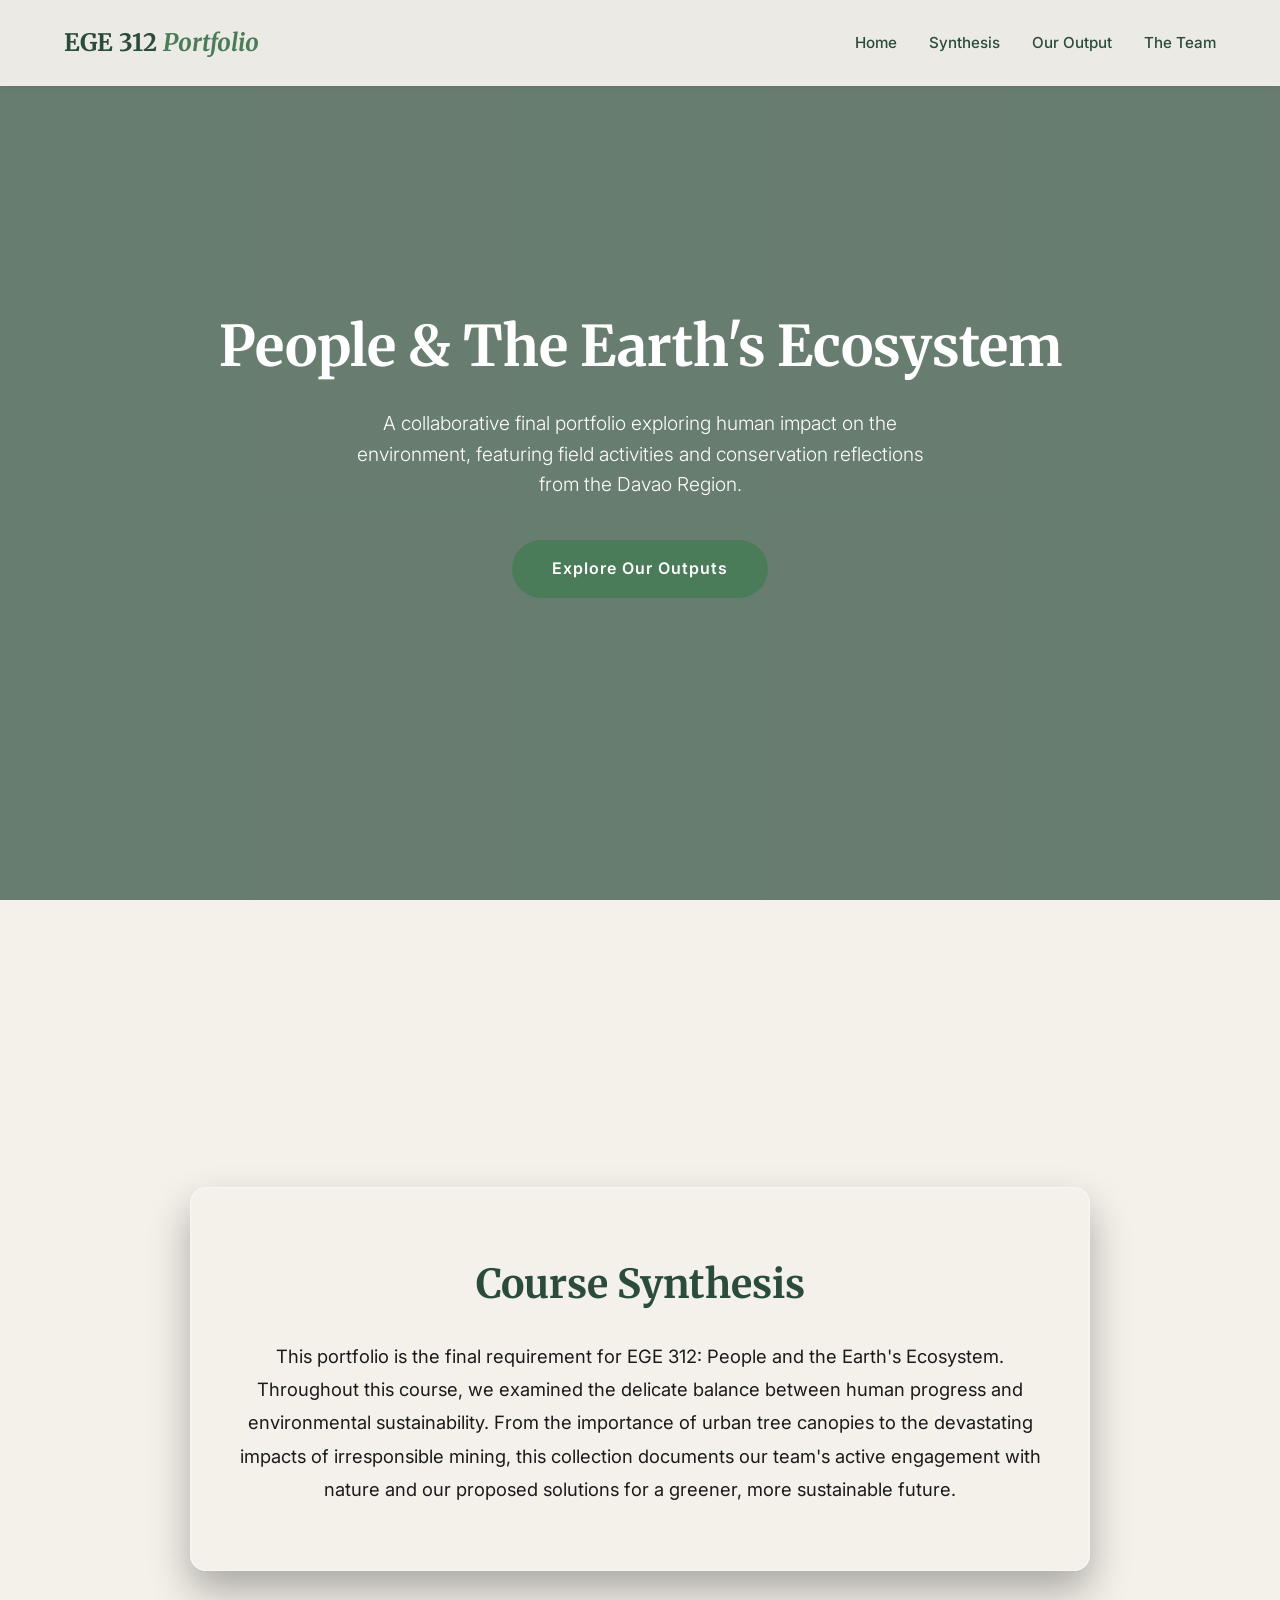
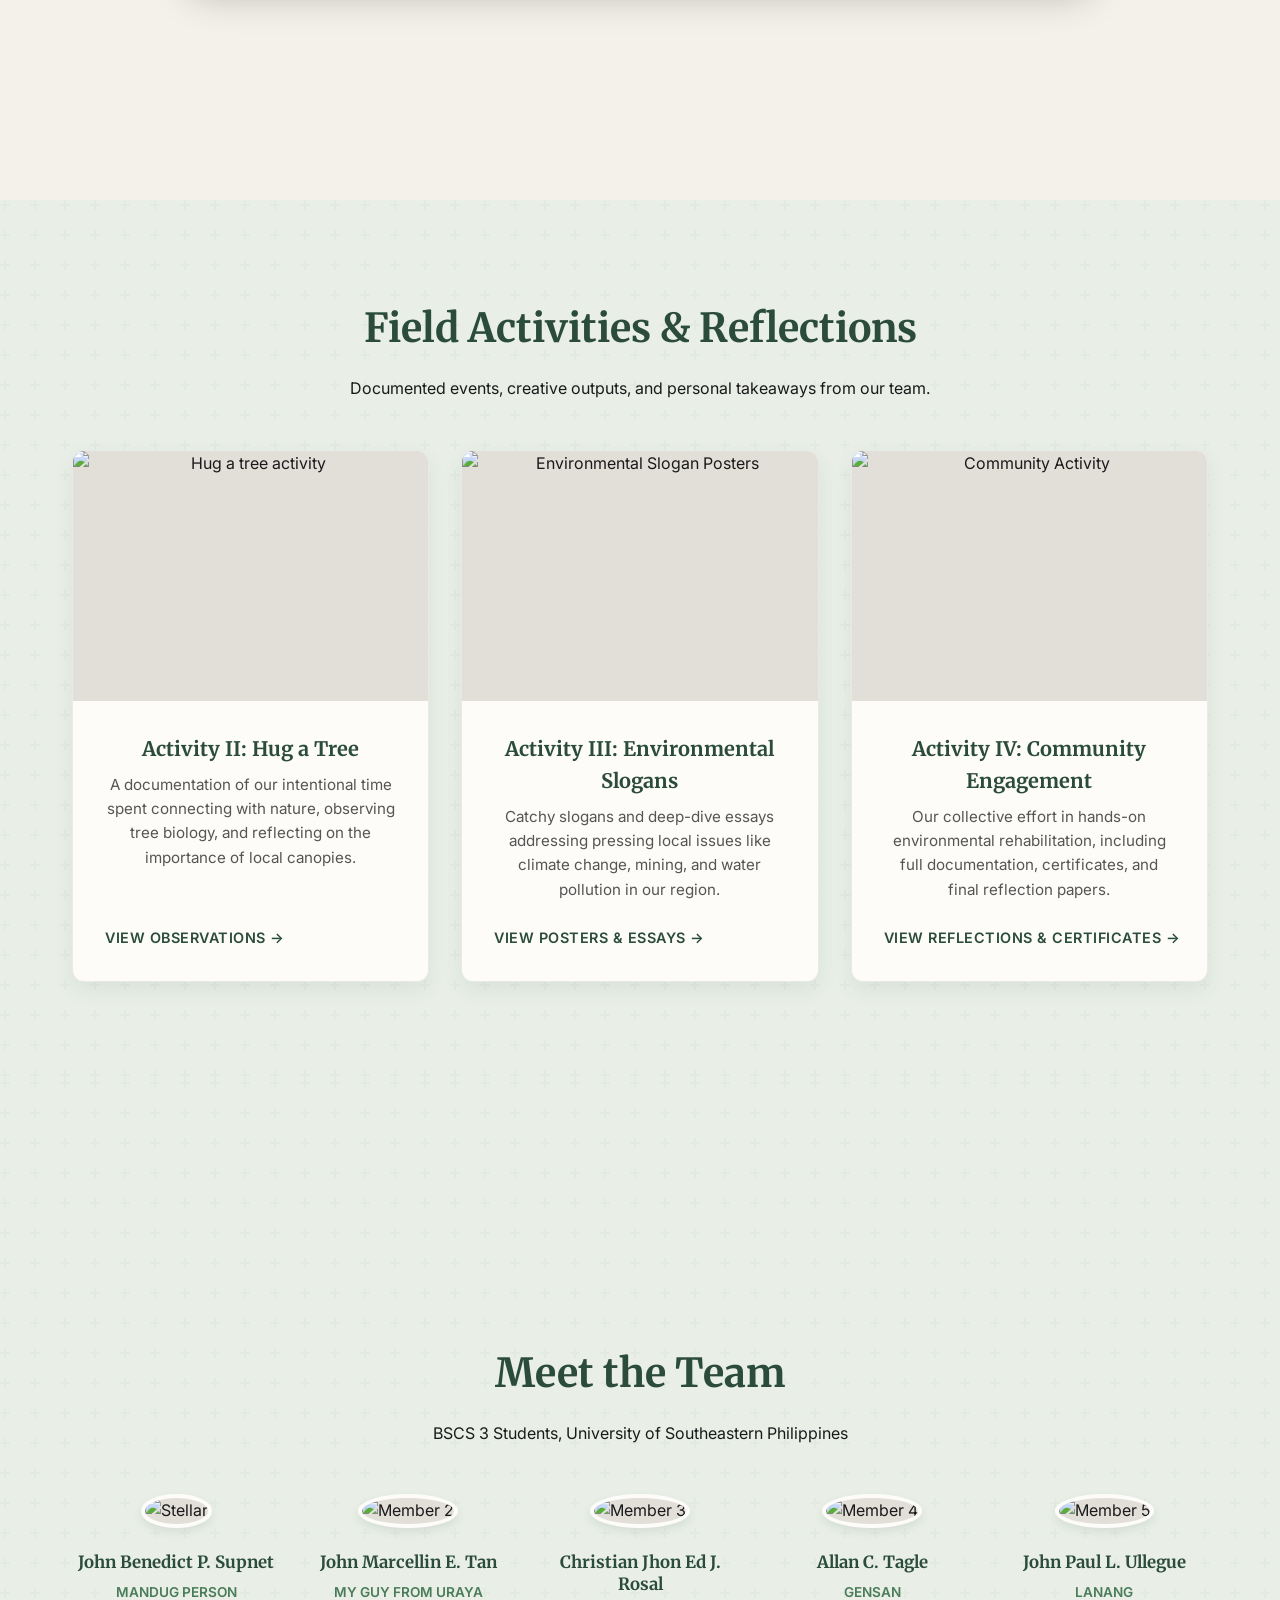
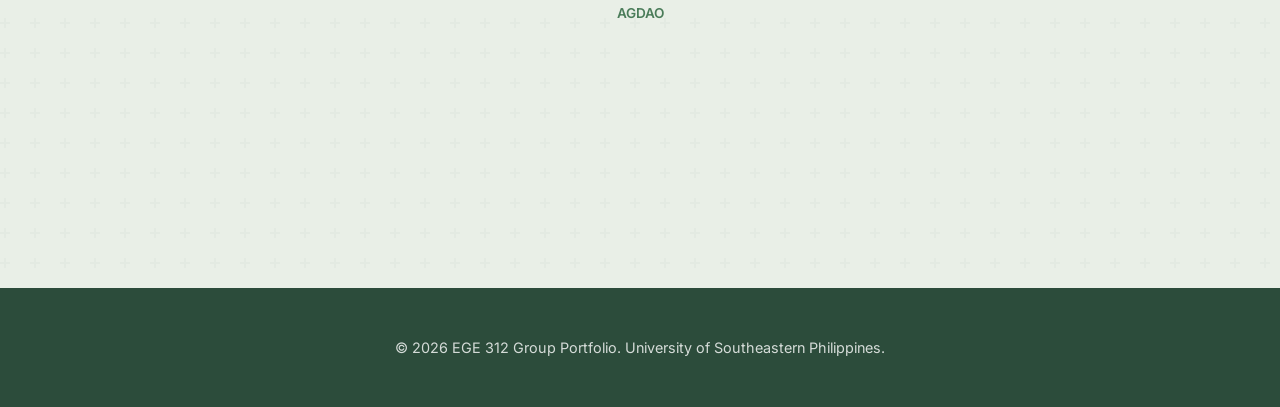
==== index.html @ 9501c984 "test" ====
<!doctype html>
<html lang="en">
  <head>
    <meta charset="UTF-8" />
    <meta name="viewport" content="width=device-width, initial-scale=1.0" />
    <title>EGE 312 Portfolio | Ecosystem Conservation</title>
    <meta
      name="description"
      content="A student portfolio showcasing environmental activities, reflections, and conservation efforts in the Davao Region."
    />

    <link rel="stylesheet" href="css/style.css" />
  </head>
  <body>
    <header>
      <div class="logo">
        <h1>EGE 312 <span>Portfolio</span></h1>
      </div>
      <nav>
        <ul>
          <li><a href="#hero">Home</a></li>
          <li><a href="#about">Synthesis</a></li>
          <li><a href="#activities">Our Output</a></li>
          <li><a href="#team">The Team</a></li>
        </ul>
      </nav>
    </header>

    <section id="hero" class="hero-section">
      <div class="hero-content">
        <h2>People & The Earth's Ecosystem</h2>
        <p>
          A collaborative final portfolio exploring human impact on the
          environment, featuring field activities and conservation reflections
          from the Davao Region.
        </p>
        <a href="#activities" class="cta-button">Explore Our Outputs</a>
      </div>
    </section>

    <section id="about" class="about-section">
      <div class="glass-card">
        <h3>Course Synthesis</h3>
        <p>
          This portfolio is the final requirement for EGE 312: People and the
          Earth's Ecosystem. Throughout this course, we examined the delicate
          balance between human progress and environmental sustainability. From
          the importance of urban tree canopies to the devastating impacts of
          irresponsible mining, this collection documents our team's active
          engagement with nature and our proposed solutions for a greener, more
          sustainable future.
        </p>
      </div>
    </section>

    <section id="activities" class="activities-section">
      <div class="container">
        <h3>Field Activities & Reflections</h3>
        <p class="section-subtitle">
          Documented events, creative outputs, and personal takeaways from our
          team.
        </p>

        <div class="activity-grid">
          <article class="activity-card">
            <img
              src="https://cdn.vectorstock.com/i/500p/94/05/teenage-boy-hugging-tree-is-sign-of-love-vector-46749405.jpg"
              alt="Hug a tree activity"
              class="card-img"
            />
            <div class="activity-info">
              <h4>Activity II: Hug a Tree</h4>
              <p class="summary">
                A documentation of our intentional time spent connecting with
                nature, observing tree biology, and reflecting on the importance
                of local canopies.
              </p>
              <a href="pages/hug-a-tree.html" class="read-more"
                >View Observations &rarr;</a
              >
            </div>
          </article>

          <article class="activity-card">
            <img
              src="https://cdn.cdnparenting.com/articles/2025/05/29123037/World-Environment-Day-Slogans-About-Save-Trees.jpg"
              alt="Environmental Slogan Posters"
              class="card-img"
            />
            <div class="activity-info">
              <h4>Activity III: Environmental Slogans</h4>
              <p class="summary">
                Catchy slogans and deep-dive essays addressing pressing local
                issues like climate change, mining, and water pollution in our
                region.
              </p>
              <a href="pages/slogan.html" class="read-more"
                >View Posters & Essays &rarr;</a
              >
            </div>
          </article>

          <article class="activity-card">
            <img
              src="https://treenation-uploads.s3.eu-central-1.amazonaws.com/project_update-e11a5586a6991fe354f9db00e5ed94e4.webp"
              alt="Community Activity"
              class="card-img"
            />
            <div class="activity-info">
              <h4>Activity IV: Community Engagement</h4>
              <p class="summary">
                Our collective effort in hands-on environmental rehabilitation,
                including full documentation, certificates, and final reflection
                papers.
              </p>
              <a href="pages/community-activity.html" class="read-more"
                >View Reflections & Certificates &rarr;</a
              >
            </div>
          </article>
        </div>
      </div>
    </section>

    <section id="team" class="team-section">
      <div class="container">
        <h3>Meet the Team</h3>
        <p class="section-subtitle">
          BSCS 3 Students, University of Southeastern Philippines
        </p>

        <div class="team-grid">
          <div class="team-member">
            <img
              src="https://scontent.fdvo2-2.fna.fbcdn.net/v/t39.30808-1/645595923_3392765664233764_7291063811600116117_n.jpg?stp=dst-jpg_s100x100_tt6&_nc_cat=106&ccb=1-7&_nc_sid=1d2534&_nc_eui2=AeEgIRMMNpLW46q8SjPM0gc2DQ9lBed5adkND2UF53lp2dOM_D7bKUiUhZ6wzLq104ttpl2zpb7hs5VpDcCYG-pt&_nc_ohc=v-n1lvL1BSAQ7kNvwETezXV&_nc_oc=Adp5DsB4_8EJ4qZ706cGyvxDNpf1bpoPw-GikmGfcb3vqVRw-MTeYO674Rrq9hAeBHU&_nc_ad=z-m&_nc_cid=1066&_nc_zt=24&_nc_ht=scontent.fdvo2-2.fna&_nc_gid=FcIlvmdVYHbEbQ3hzLMKuw&_nc_ss=7a22e&oh=00_Af6Hz9vvnUZX95hU5s4FZ3uiGR7SgeHeNAB-QgX5GKO26w&oe=6A04F2F9"
              alt="Stellar"
            />
            <h5>John Benedict P. Supnet</h5>
            <p class="role">Mandug Person</p>
          </div>

          <div class="team-member">
            <img
              src="https://scontent.fdvo2-1.fna.fbcdn.net/v/t39.30808-1/682456618_2939109046480619_8730363856769526230_n.jpg?stp=dst-jpg_s200x200_tt6&_nc_cat=109&ccb=1-7&_nc_sid=e99d92&_nc_ohc=IafF0IkRAPcQ7kNvwHMcTBP&_nc_oc=Ado4fDMtmD8hP0dt79UDvDnJyN162spMwMIRwmO1P7C21HtdWSmw3WJ0Xlt3yDUqTjs&_nc_zt=24&_nc_ht=scontent.fdvo2-1.fna&_nc_gid=1wJivsswXWocOiSTv5Kdsg&_nc_ss=7b289&oh=00_Af6A9eejOEni9cRJbnuPTj6nje6M06aL8sEmbfBAWnknnQ&oe=6A04F717"
              alt="Member 2"
            />
            <h5>John Marcellin E. Tan</h5>
            <p class="role">My guy from uraya</p>
          </div>

          <div class="team-member">
            <img
              src="https://scontent.fdvo2-1.fna.fbcdn.net/v/t39.30808-1/503603602_3234283756727387_7459357566261801926_n.jpg?stp=dst-jpg_s100x100_tt6&_nc_cat=108&ccb=1-7&_nc_sid=1d2534&_nc_eui2=AeFHAbuic2czvCwHidN91u7TppTGYEpjjMemlMZgSmOMx51nkqo05tAN3ipLlpE9Sx9l5lRkGz5Pvhc-BTDjctmR&_nc_ohc=9R8Fv4h4lxEQ7kNvwEW2lR_&_nc_oc=Adr_UBbdt6R5XTCmwL3PBgt4U9WPdITLhAS8RHxsagu3EmD5rD9Kz2jtwf1HmqnZ23E&_nc_ad=z-m&_nc_cid=1066&_nc_zt=24&_nc_ht=scontent.fdvo2-1.fna&_nc_gid=FcIlvmdVYHbEbQ3hzLMKuw&_nc_ss=7a22e&oh=00_Af6-BPI1ee_u9tn545UoRY5fYPqdoqB_Z57uwDtqN2qMPQ&oe=6A04E17B"
              alt="Member 3"
            />
            <h5>Christian Jhon Ed J. Rosal</h5>
            <p class="role">Agdao</p>
          </div>

          <div class="team-member">
            <img
              src="https://scontent.fdvo2-1.fna.fbcdn.net/v/t39.30808-1/684530721_978707588425890_4561072140154351613_n.jpg?stp=dst-jpg_p100x100_tt6&_nc_cat=104&ccb=1-7&_nc_sid=e99d92&_nc_eui2=AeF6zytPi0jE1yPonr6X8aSn-xM9ROeP3M_7Ez1E54_cz8DvQxk-vpBSssIofR0N_U-eSbi6PJEPglQY8oasuXQG&_nc_ohc=mnFgmsRTNwAQ7kNvwFeGr16&_nc_oc=Adq-Geace98d-iGoz_addMdYU35Hvxy5ndtd-uTrizb8rYaVq-O0AXAysFkMXzJtVL4&_nc_ad=z-m&_nc_cid=1066&_nc_zt=24&_nc_ht=scontent.fdvo2-1.fna&_nc_gid=9SBxiz3l0ro03bnNBAIQmg&_nc_ss=7a22e&oh=00_Af6ELDIAlM0g-uEiC1uuqKLhzfeaPPjExdpHee4EH4yciA&oe=6A04EADF"
              alt="Member 4"
            />
            <h5>Allan C. Tagle</h5>
            <p class="role">Gensan</p>
          </div>

          <div class="team-member">
            <img
              src="https://scontent.fdvo2-2.fna.fbcdn.net/v/t39.30808-1/215314843_2868720123389409_6230690843580926393_n.jpg?stp=dst-jpg_p100x100_tt6&_nc_cat=107&ccb=1-7&_nc_sid=e99d92&_nc_eui2=AeHD7XRn6bsA_2FJp6JeljZa_b3ckWsljQj9vdyRayWNCIKTBEJRz40N7rbwjRQ8IuSkgcuEU1jaqGvczb6CvgLO&_nc_ohc=LVnrO-CFltoQ7kNvwHtyvoM&_nc_oc=AdoonCHi_NLbS23QycZSRl05M8WFT6JWqES5ljOCvXRlC9muFC8ElDS59nYXA2zwHVE&_nc_ad=z-m&_nc_cid=1066&_nc_zt=24&_nc_ht=scontent.fdvo2-2.fna&_nc_gid=FcIlvmdVYHbEbQ3hzLMKuw&_nc_ss=7a22e&oh=00_Af4rbnK5TKYgtFK1KdKXuWMl-JlcI0rer_ssd85bW9zM3g&oe=6A04E7F0"
              alt="Member 5"
            />
            <h5>John Paul L. Ullegue</h5>
            <p class="role">Lanang</p>
          </div>
        </div>
      </div>
    </section>

    <footer>
      <div class="footer-content">
        <p>
          &copy; 2026 EGE 312 Group Portfolio. University of Southeastern
          Philippines.
        </p>
      </div>
    </footer>

    <script>
      if (window.location.hash) {
        // Remove the hash from the URL without triggering a reload
        history.replaceState(null, null, window.location.pathname);
      }
      // Force scroll to the top of the page on load
      window.scrollTo(0, 0);
    </script>
  </body>
</html>
---- css/style.css ----
/* ==========================================
   GLOBAL VARIABLES & IMPORTS
========================================== */
@import url("https://fonts.googleapis.com/css2?family=Inter:wght@400;500;600&family=Merriweather:wght@400;700;900&display=swap");

:root {
  --primary-color: #2c4c3b; /* Deep Forest Green */
  --accent-color: #4a7c59; /* Lighter Leaf Green */
  --bg-color: #f4f1ea; /* Warm Sand/Off-White */
  --text-main: #1a1a1a; /* Soft Black */
  --text-muted: #555555; /* Gray for secondary text */
  --white: #ffffff;
  --transition: all 0.3s ease;
}

/* ==========================================
   RESET & BASE STYLES
========================================== */
* {
  margin: 0;
  padding: 0;
  box-sizing: border-box;
}

html {
  scroll-behavior: smooth;
}

body {
  font-family: "Inter", sans-serif;
  color: var(--text-main);
  background-color: var(--bg-color);
  line-height: 1.6;
}

h1,
h2,
h3,
h4,
h5 {
  font-family: "Merriweather", serif;
  color: var(--primary-color);
  margin-bottom: 1rem;
}

a {
  text-decoration: none;
  color: var(--primary-color);
  transition: var(--transition);
}

.container {
  max-width: 1200px;
  margin: 0 auto;
  padding: 4rem 2rem;
}

/* ==========================================
   HEADER & NAVIGATION
========================================== */
header {
  background-color: rgba(244, 241, 234, 0.95);
  backdrop-filter: blur(10px);
  position: fixed;
  width: 100%;
  top: 0;
  z-index: 1000;
  display: flex;
  justify-content: space-between;
  align-items: center;
  padding: 1.5rem 5%;
  box-shadow: 0 2px 10px rgba(0, 0, 0, 0.05);
}

.logo h1 {
  font-size: 1.5rem;
  margin: 0;
}
.logo span {
  color: var(--accent-color);
  font-style: italic;
}

nav ul {
  list-style: none;
  display: flex;
  gap: 2rem;
}

nav a {
  font-weight: 500;
  font-size: 0.95rem;
}
nav a:hover {
  color: var(--accent-color);
}

/* ==========================================
   HERO SECTION
========================================== */
.hero-section {
  height: 100vh;
  display: flex;
  align-items: center;
  justify-content: center;
  text-align: center;
  /* Use a high-quality nature background image here */
  background:
    linear-gradient(rgba(44, 76, 59, 0.7), rgba(44, 76, 59, 0.7)),
    url("https://images.unsplash.com/photo-1441974231531-c6227db76b6e?q=80&w=2560&auto=format&fit=crop")
      center/cover;
  color: var(--white);
  padding: 0 2rem;
}

.hero-content h2 {
  color: var(--white);
  font-size: 3.5rem;
  margin-bottom: 1rem;
}

.hero-content p {
  font-size: 1.2rem;
  max-width: 600px;
  margin: 0 auto 2.5rem;
  font-weight: 300;
  color: var(--white);
}

.cta-button {
  background-color: var(--accent-color);
  color: var(--white);
  padding: 1rem 2.5rem;
  border-radius: 30px;
  font-weight: 600;
  letter-spacing: 1px;
  display: inline-block;
}

.cta-button:hover {
  background-color: var(--white);
  color: var(--primary-color);
}

/* ==========================================
   ORGANIC VIBE SECTIONS (Activities & Team)
========================================== */
.activities-section,
.team-section {
  background-color: #e9efe7;
  background-image: url("data:image/svg+xml,%3Csvg width='60' height='60' viewBox='0 0 60 60' xmlns='http://www.w3.org/2000/svg'%3E%3Cg fill='none' fill-rule='evenodd'%3E%3Cg fill='%232c4c3b' fill-opacity='0.03'%3E%3Cpath d='M36 34v-4h-2v4h-4v2h4v4h2v-4h4v-2h-4zm0-30V0h-2v4h-4v2h4v4h2V6h4V4h-4zM6 34v-4H4v4H0v2h4v4h2v-4h4v-2H6zM6 4V0H4v4H0v2h4v4h2V6h4V4H6z'/%3E%3C/g%3E%3C/g%3E%3C/svg%3E");

  /* Calculate exact full screen minus the header */
  min-height: calc(100vh - 90px);
  display: flex;
  align-items: center; /* Vertically centers the container */
  padding-top: 2rem;
  padding-bottom: 2rem;
}

/* Force the container and all text inside to center properly */
.activities-section .container,
.team-section .container {
  width: 100%;
  margin: 0 auto;
  text-align: center;
}

.activities-section h3,
.team-section h3 {
  font-size: 2.5rem;
  color: var(--primary-color);
  margin-bottom: 1rem;
  text-align: center;
  width: 100%;
}

.section-subtitle {
  text-align: center;
  margin-bottom: 3rem;
  color: var(--text-main);
  width: 100%;
}

/* ==========================================
   COURSE SYNTHESIS SECTION (Glassmorphism Collage)
========================================== */
.about-section {
  /* I used a high-res Unsplash image of a forest edge as a placeholder. 
       If you make a custom collage in Canva, swap this URL with your GDrive link! */
  background: url("https://images.unsplash.com/photo-1511497584788-876760111969?q=80&w=2560&auto=format&fit=crop")
    center/cover no-repeat fixed;
  min-height: 100vh;
  display: flex;
  justify-content: center;
  align-items: center;
  padding: 90px 2rem 2rem;
}

.glass-card {
  /* This creates the frosted glass effect */
  background: rgba(
    244,
    241,
    234,
    0.85
  ); /* Your warm sand theme color, made 85% transparent */
  backdrop-filter: blur(12px); /* Blurs the collage behind it */
  -webkit-backdrop-filter: blur(12px); /* Safari support */
  padding: 4rem 3rem;
  border-radius: 16px;
  box-shadow: 0 20px 40px rgba(0, 0, 0, 0.3);
  max-width: 900px;
  text-align: center;
  border: 1px solid rgba(255, 255, 255, 0.4); /* Subtle shine on the card edges */
}

.glass-card h3 {
  font-size: 2.5rem;
  color: var(--primary-color);
  margin-bottom: 1.5rem;
}

.glass-card p {
  color: var(--text-main);
  font-size: 1.15rem;
  line-height: 1.8;
  margin: 0;
}

/* ==========================================
   ACTIVITIES GRID & CARDS
========================================== */
.activity-grid {
  display: grid;
  /* This rule ensures the cards stay side-by-side if there is room */
  grid-template-columns: repeat(auto-fit, minmax(320px, 1fr));
  gap: 2rem;
}

.activity-card {
  background: #fdfcf9; /* Warm off-white */
  border-radius: 12px;
  overflow: hidden;
  box-shadow: 0 8px 20px rgba(44, 76, 59, 0.08);
  transition: var(--transition);
  border: 1px solid rgba(44, 76, 59, 0.1);
  display: flex;
  flex-direction: column; /* Keeps footer links aligned */
}

.activity-card:hover {
  transform: translateY(-5px);
  box-shadow: 0 15px 30px rgba(44, 76, 59, 0.15);
}

.card-img {
  width: 100%;
  height: 250px;
  object-fit: cover;
  background-color: #e2dfd8; /* Fallback color for missing images */
}

.activity-info {
  padding: 2rem;
  display: flex;
  flex-direction: column;
  flex-grow: 1; /* Pushes the "Read More" link to the bottom */
}

.activity-info h4 {
  font-size: 1.25rem;
  margin-bottom: 0.5rem;
}

.summary {
  color: var(--text-muted);
  font-size: 0.95rem;
  margin-bottom: 1.5rem;
  flex-grow: 1;
}

.read-more {
  font-weight: 600;
  font-size: 0.9rem;
  text-transform: uppercase;
  letter-spacing: 0.5px;
  align-self: flex-start;
  display: inline-flex; /* add this */
  align-items: center; /* add this */
  gap: 0.3rem; /* add this */
  white-space: nowrap;
}

.read-more:hover {
  color: var(--accent-color);
}

/* ==========================================
   TEAM GRID (STRICT SINGLE LINE & SPACING FIX)
========================================== */
.team-grid {
  display: grid;
  /* This forcefully creates exactly 5 equal columns, guaranteeing one line */
  grid-template-columns: repeat(5, 1fr);
  gap: 1.5rem;
  width: 100%;
  max-width: 1200px;
  margin: 0 auto;
  text-align: center;
}

.team-member img {
  width: 150px;
  height: 150px;
  border-radius: 50%;
  object-fit: cover;
  /* Increased from 1rem to 1.5rem to push the text further away from the image */
  margin-bottom: 1.5rem;
  border: 4px solid #fdfcf9;
  box-shadow: 0 4px 10px rgba(44, 76, 59, 0.1);
  background-color: #e2dfd8;
}

.team-member h5 {
  /* Added margin and line-height to let long names breathe */
  margin-bottom: 0.5rem;
  font-size: 1.05rem;
  line-height: 1.3;
}

.team-member .role {
  font-size: 0.85rem;
  color: var(--accent-color);
  font-weight: 600;
  text-transform: uppercase;
}

/* Mobile responsive: If viewed on a phone, let them stack normally so it isn't unreadable */
@media (max-width: 900px) {
  .team-grid {
    grid-template-columns: repeat(auto-fit, minmax(150px, 1fr));
  }
}

/* ==========================================
   FOOTER
========================================== */
footer {
  background-color: var(--primary-color);
  color: var(--white);
  text-align: center;
  padding: 3rem 2rem;
}

footer p {
  opacity: 0.8;
  font-size: 0.9rem;
}

/* ==========================================
   RESPONSIVE DESIGN (MOBILE)
========================================== */
@media (max-width: 768px) {
  nav ul {
    display: none;
  }
  .hero-content h2 {
    font-size: 2.5rem;
  }
  .activity-grid {
    grid-template-columns: 1fr;
  }
}

/* ==========================================
   HUG A TREE SPECIFIC STYLES
========================================== */
.tree-title {
  color: var(--accent-color);
  font-size: 1.4rem;
  margin-bottom: 1.5rem;
  display: flex;
  align-items: center;
  gap: 10px;
}

.observation-box {
  margin-bottom: 1.5rem;
}

.reflection-quote {
  background: rgba(74, 124, 89, 0.05);
  border-left: 4px solid var(--accent-color);
  padding: 1.5rem;
  border-radius: 0 8px 8px 0;
  font-style: italic;
  color: var(--primary-color);
}

.reflection-quote strong {
  font-family: "Inter", sans-serif;
  font-style: normal;
  font-size: 0.85rem;
  text-transform: uppercase;
  letter-spacing: 1px;
  display: block;
  margin-bottom: 0.5rem;
}
/* ==========================================
   PHOTO DUMP COLLAGE STYLES
========================================== */
.collage-grid {
  display: grid;
  grid-template-columns: repeat(4, 1fr);
  grid-auto-rows: 200px;
  gap: 15px;
  margin-bottom: 4rem;
  padding: 2rem;
  background: #fdfcf9;
  border-radius: 12px;
  box-shadow: 0 10px 30px rgba(44, 76, 59, 0.05);
}

.collage-item {
  width: 100%;
  height: 100%;
  object-fit: cover;
  border-radius: 8px;
  transition: transform 0.3s ease;
  box-shadow: 0 4px 10px rgba(0, 0, 0, 0.1);
}

.collage-item:hover {
  transform: scale(1.03) rotate(0deg);
  z-index: 10;
}

/* Creating the scattered/random look */
.item-1 {
  grid-column: span 2;
  grid-row: span 2;
  transform: rotate(-2deg);
}
.item-2 {
  grid-column: span 1;
  grid-row: span 1;
  transform: rotate(3deg);
}
.item-3 {
  grid-column: span 1;
  grid-row: span 2;
  transform: rotate(-1deg);
}
.item-4 {
  grid-column: span 1;
  grid-row: span 1;
  transform: rotate(2deg);
}
.item-5 {
  grid-column: span 2;
  grid-row: span 1;
  transform: rotate(-3deg);
}
.item-6 {
  grid-column: span 2;
  grid-row: span 1;
  transform: rotate(1deg);
}
/* ==========================================
   LIGHTBOX / IMAGE MODAL STYLES
========================================== */
.modal {
  display: none; /* Hidden by default */
  position: fixed;
  z-index: 2000; /* Sits on top of your fixed header */
  padding-top: 50px;
  left: 0;
  top: 0;
  width: 100%;
  height: 100%;
  background-color: rgba(0, 0, 0, 0.85); /* Dark transparent background */
  backdrop-filter: blur(5px); /* Premium blur effect */
}

.modal-content {
  margin: auto;
  display: block;
  max-width: 90%;
  max-height: 85vh;
  border-radius: 8px;
  box-shadow: 0 10px 30px rgba(0, 0, 0, 0.5);
  animation: zoomIn 0.3s ease; /* Smooth pop-in animation */
}

@keyframes zoomIn {
  from {
    transform: scale(0.9);
    opacity: 0;
  }
  to {
    transform: scale(1);
    opacity: 1;
  }
}

.close-modal {
  position: absolute;
  top: 20px;
  right: 40px;
  color: #f1f1f1;
  font-size: 45px;
  font-weight: bold;
  cursor: pointer;
  transition: 0.2s;
}

.close-modal:hover {
  color: var(--accent-color);
}

/* Change the cursor to a pointer so users know they can click the images */
.collage-item,
.img-placeholder {
  cursor: pointer;
}
/* Add scroll margin so fixed header doesn't cover section titles */
section {
  scroll-margin-top: 10px;
}
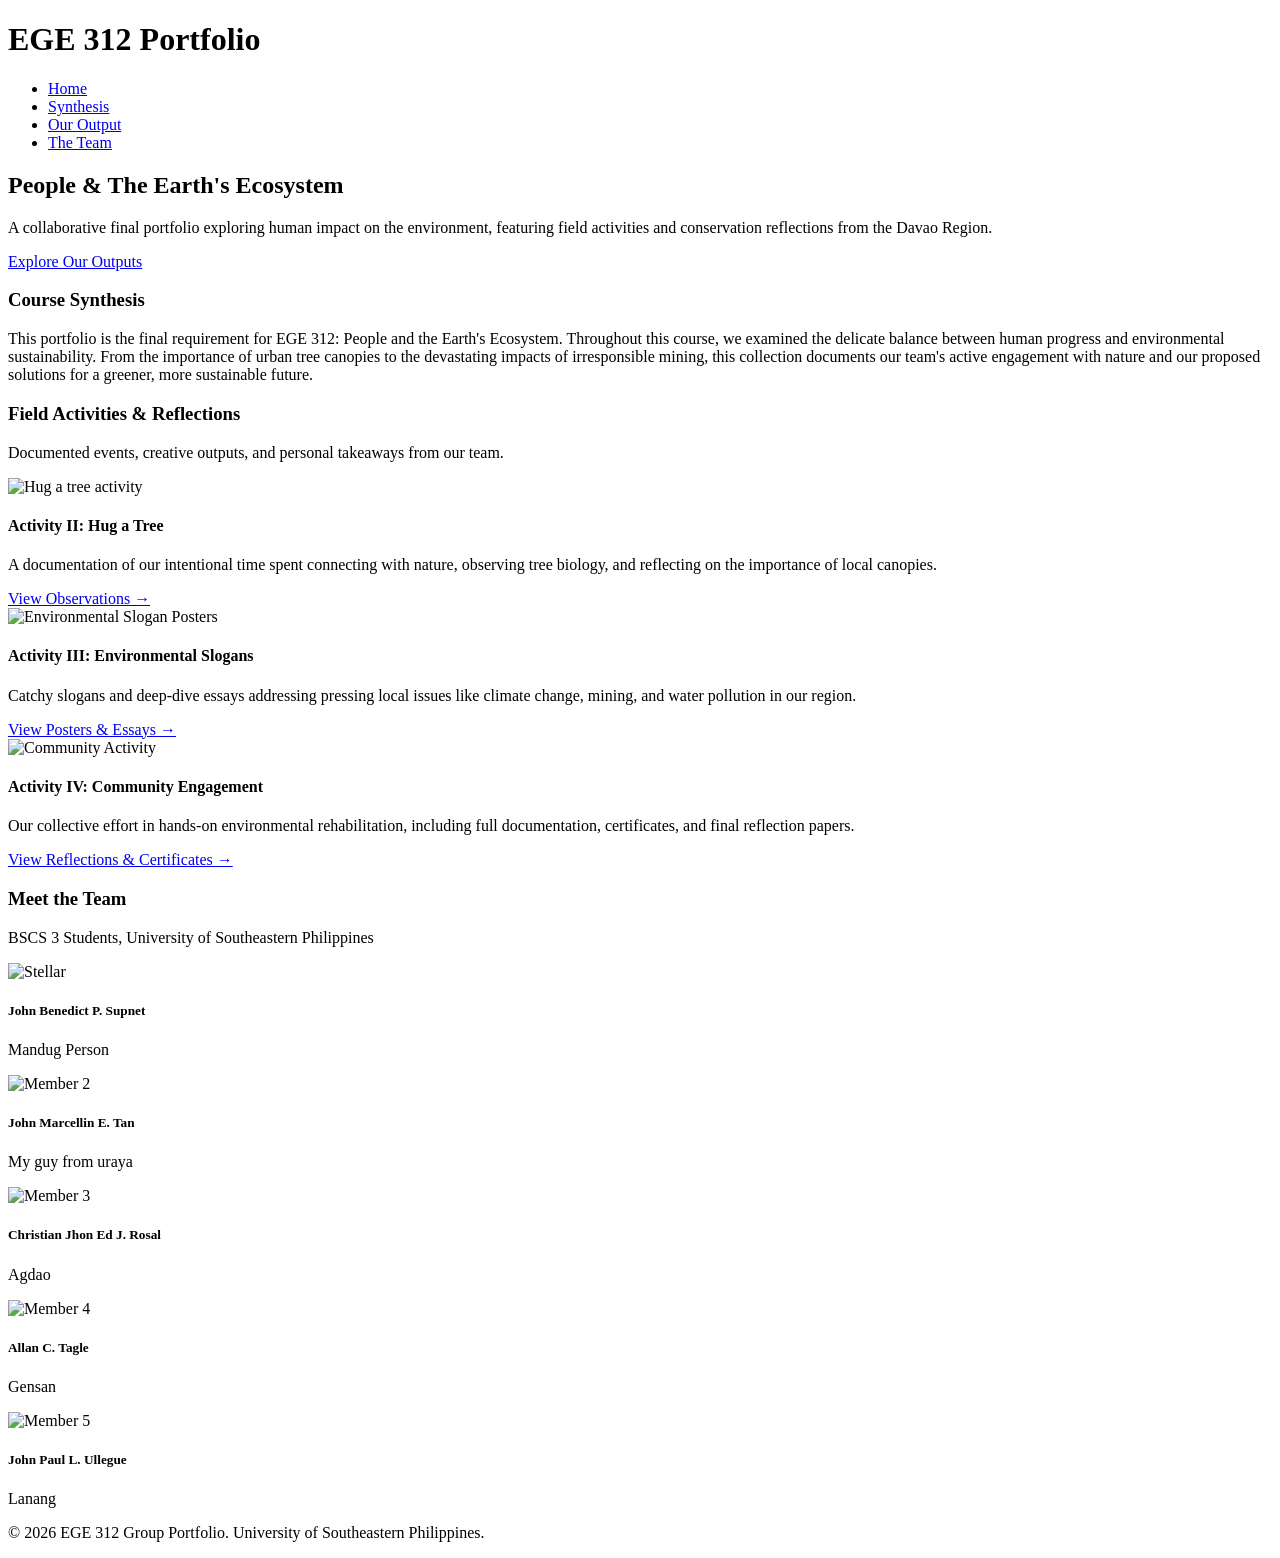
==== commit 191cac65: "initial image" ====
--- a/index.html
+++ b/index.html
@@ -4,13 +4,32 @@
     <meta charset="UTF-8" />
     <meta name="viewport" content="width=device-width, initial-scale=1.0" />
     <title>EGE 312 Portfolio | Ecosystem Conservation</title>
-    <meta
-      name="description"
-      content="A student portfolio showcasing environmental activities, reflections, and conservation efforts in the Davao Region."
-    />
-
-    <link rel="stylesheet" href="css/style.css" />
-  </head>
+
+<meta property="og:title" content="EGE 312 Portfolio | Ecosystem Conservation" />
+<meta
+  property="og:description"
+  content="Explore our environmental sustainability portfolio featuring tree planting, ecological reflections, and community engagement."
+/>
+
+<meta
+  property="og:image"
+  content="https://shopequo.com/cdn/shop/articles/Cover_58fe9aa4-942a-4469-b73f-d0b207249fc6.jpg?v=1711295069&width=1920"
+/>
+
+<meta property="og:url" content="https://group8portfolio.vercel.app/" />
+<meta property="og:type" content="website" />
+
+<meta name="twitter:card" content="summary_large_image" />
+<meta name="twitter:title" content="EGE 312 Portfolio | Ecosystem Conservation" />
+<meta
+  name="twitter:description"
+  content="Explore our environmental sustainability portfolio featuring tree planting, ecological reflections, and community engagement."
+/>
+
+<meta
+  name="twitter:image"
+  content="https://shopequo.com/cdn/shop/articles/Cover_58fe9aa4-942a-4469-b73f-d0b207249fc6.jpg?v=1711295069&width=1920"
+/>
   <body>
     <header>
       <div class="logo">
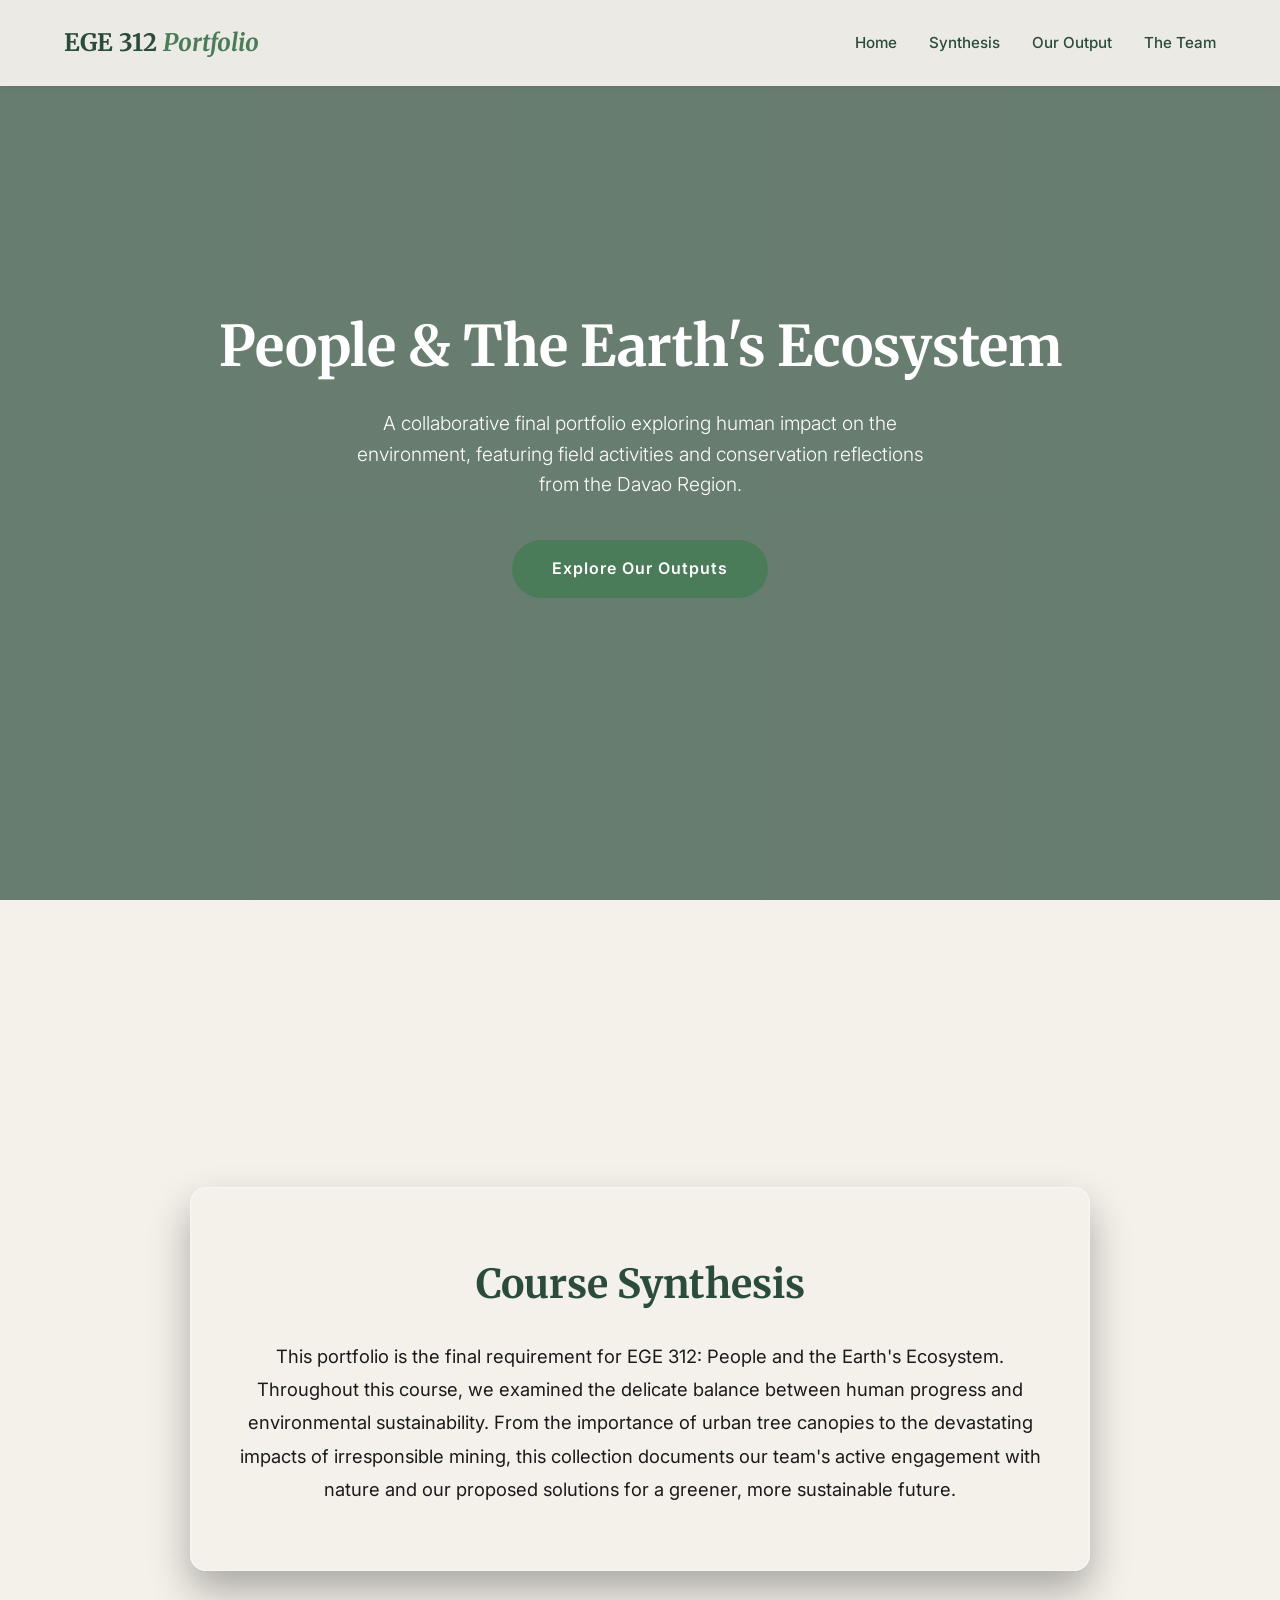
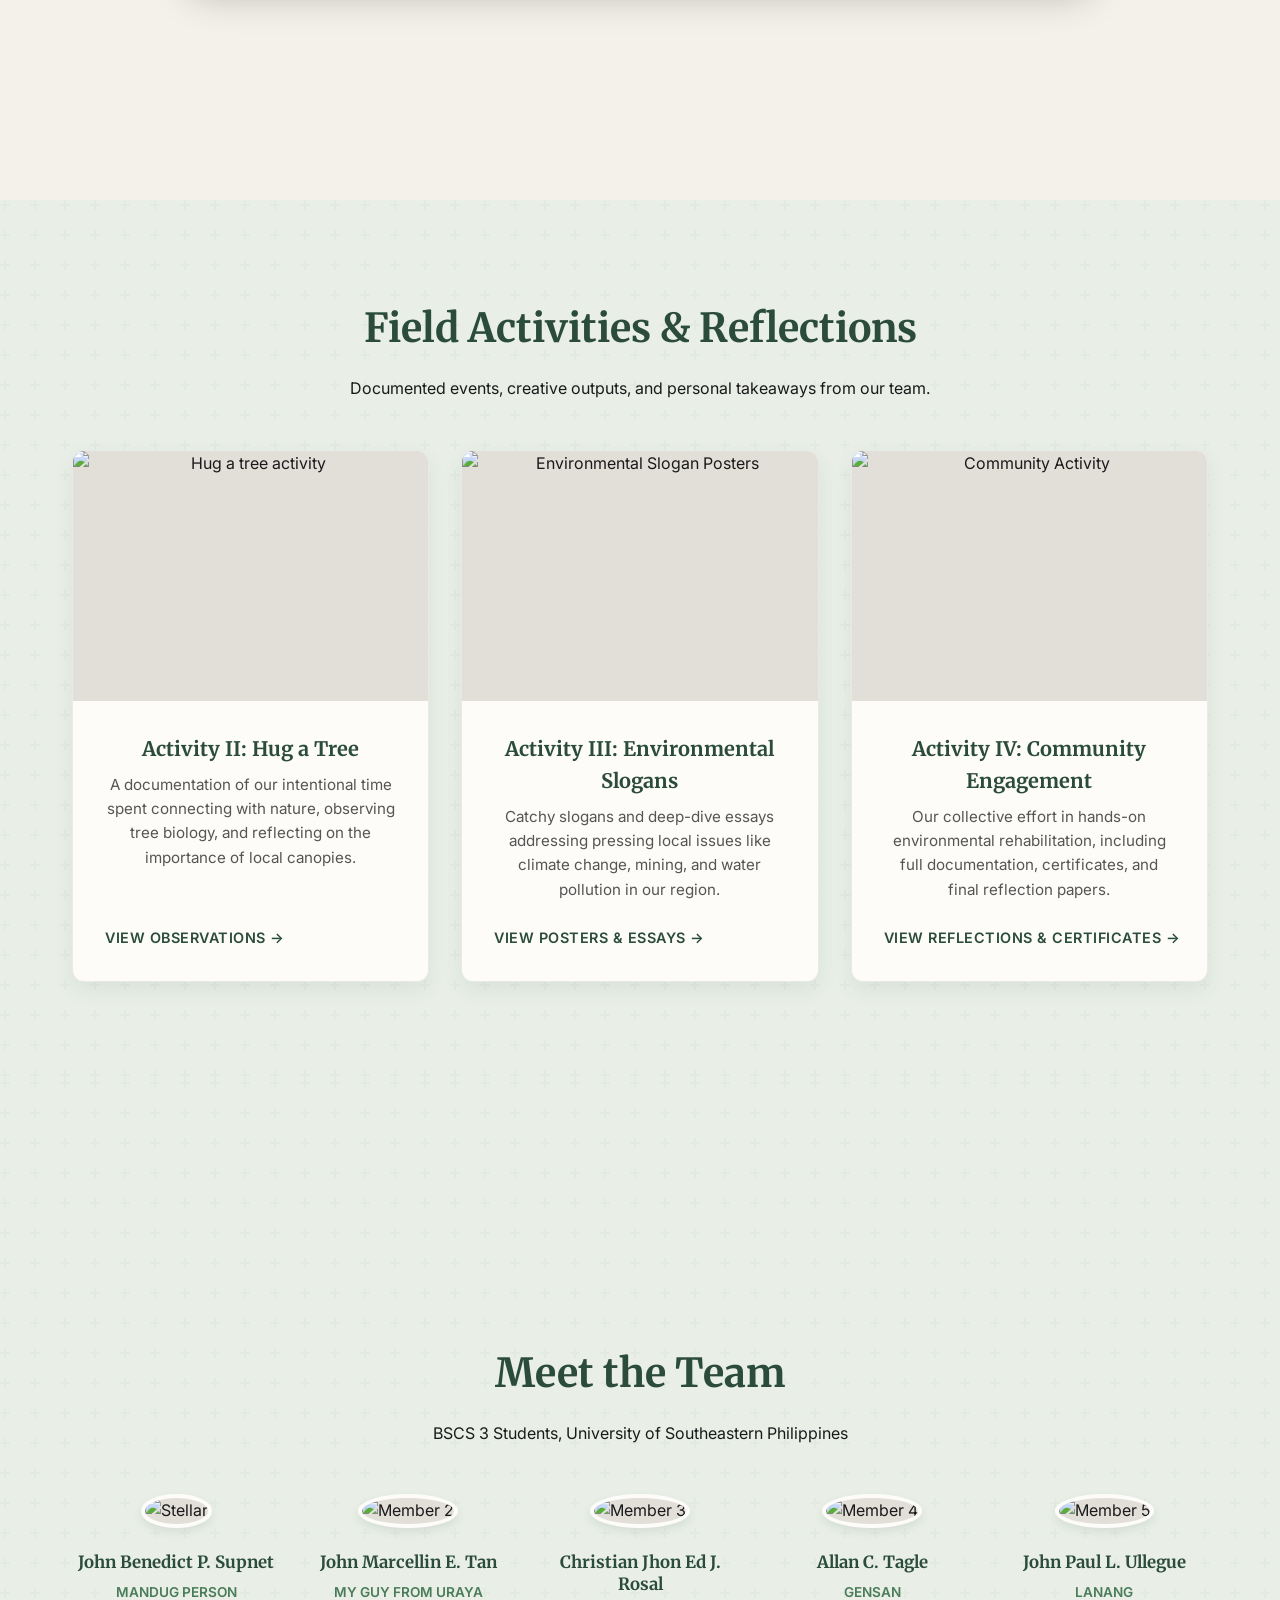
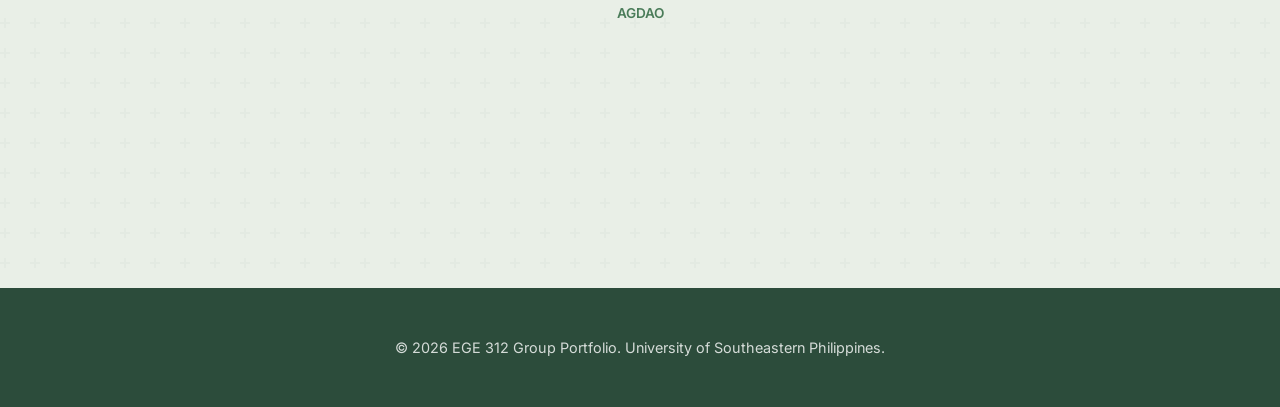
==== commit 517ef7f1: "index" ====
--- a/index.html
+++ b/index.html
@@ -3,38 +3,51 @@
   <head>
     <meta charset="UTF-8" />
     <meta name="viewport" content="width=device-width, initial-scale=1.0" />
+
     <title>EGE 312 Portfolio | Ecosystem Conservation</title>
 
-<meta property="og:title" content="EGE 312 Portfolio | Ecosystem Conservation" />
-<meta
-  property="og:description"
-  content="Explore our environmental sustainability portfolio featuring tree planting, ecological reflections, and community engagement."
-/>
-
-<meta
-  property="og:image"
-  content="https://shopequo.com/cdn/shop/articles/Cover_58fe9aa4-942a-4469-b73f-d0b207249fc6.jpg?v=1711295069&width=1920"
-/>
-
-<meta property="og:url" content="https://group8portfolio.vercel.app/" />
-<meta property="og:type" content="website" />
-
-<meta name="twitter:card" content="summary_large_image" />
-<meta name="twitter:title" content="EGE 312 Portfolio | Ecosystem Conservation" />
-<meta
-  name="twitter:description"
-  content="Explore our environmental sustainability portfolio featuring tree planting, ecological reflections, and community engagement."
-/>
-
-<meta
-  name="twitter:image"
-  content="https://shopequo.com/cdn/shop/articles/Cover_58fe9aa4-942a-4469-b73f-d0b207249fc6.jpg?v=1711295069&width=1920"
-/>
+    <!-- MAIN CSS -->
+    <link rel="stylesheet" href="css/style.css" />
+
+    <!-- OPEN GRAPH / FACEBOOK -->
+    <meta
+      property="og:title"
+      content="EGE 312 Portfolio | Ecosystem Conservation"
+    />
+    <meta
+      property="og:description"
+      content="Explore our environmental sustainability portfolio featuring tree planting, ecological reflections, and community engagement."
+    />
+    <meta
+      property="og:image"
+      content="https://shopequo.com/cdn/shop/articles/Cover_58fe9aa4-942a-4469-b73f-d0b207249fc6.jpg?v=1711295069&width=1920"
+    />
+    <meta property="og:url" content="https://group8portfolio.vercel.app/" />
+    <meta property="og:type" content="website" />
+
+    <!-- TWITTER / X -->
+    <meta name="twitter:card" content="summary_large_image" />
+    <meta
+      name="twitter:title"
+      content="EGE 312 Portfolio | Ecosystem Conservation"
+    />
+    <meta
+      name="twitter:description"
+      content="Explore our environmental sustainability portfolio featuring tree planting, ecological reflections, and community engagement."
+    />
+    <meta
+      name="twitter:image"
+      content="https://shopequo.com/cdn/shop/articles/Cover_58fe9aa4-942a-4469-b73f-d0b207249fc6.jpg?v=1711295069&width=1920"
+    />
+  </head>
+
   <body>
+    <!-- HEADER -->
     <header>
       <div class="logo">
         <h1>EGE 312 <span>Portfolio</span></h1>
       </div>
+
       <nav>
         <ul>
           <li><a href="#hero">Home</a></li>
--- a/css/style.css
+++ b/css/style.css
@@ -0,0 +1,530 @@
+/* ==========================================
+   GLOBAL VARIABLES & IMPORTS
+========================================== */
+@import url("https://fonts.googleapis.com/css2?family=Inter:wght@400;500;600&family=Merriweather:wght@400;700;900&display=swap");
+
+:root {
+  --primary-color: #2c4c3b; /* Deep Forest Green */
+  --accent-color: #4a7c59; /* Lighter Leaf Green */
+  --bg-color: #f4f1ea; /* Warm Sand/Off-White */
+  --text-main: #1a1a1a; /* Soft Black */
+  --text-muted: #555555; /* Gray for secondary text */
+  --white: #ffffff;
+  --transition: all 0.3s ease;
+}
+
+/* ==========================================
+   RESET & BASE STYLES
+========================================== */
+* {
+  margin: 0;
+  padding: 0;
+  box-sizing: border-box;
+}
+
+html {
+  scroll-behavior: smooth;
+}
+
+body {
+  font-family: "Inter", sans-serif;
+  color: var(--text-main);
+  background-color: var(--bg-color);
+  line-height: 1.6;
+}
+
+h1,
+h2,
+h3,
+h4,
+h5 {
+  font-family: "Merriweather", serif;
+  color: var(--primary-color);
+  margin-bottom: 1rem;
+}
+
+a {
+  text-decoration: none;
+  color: var(--primary-color);
+  transition: var(--transition);
+}
+
+.container {
+  max-width: 1200px;
+  margin: 0 auto;
+  padding: 4rem 2rem;
+}
+
+/* ==========================================
+   HEADER & NAVIGATION
+========================================== */
+header {
+  background-color: rgba(244, 241, 234, 0.95);
+  backdrop-filter: blur(10px);
+  position: fixed;
+  width: 100%;
+  top: 0;
+  z-index: 1000;
+  display: flex;
+  justify-content: space-between;
+  align-items: center;
+  padding: 1.5rem 5%;
+  box-shadow: 0 2px 10px rgba(0, 0, 0, 0.05);
+}
+
+.logo h1 {
+  font-size: 1.5rem;
+  margin: 0;
+}
+.logo span {
+  color: var(--accent-color);
+  font-style: italic;
+}
+
+nav ul {
+  list-style: none;
+  display: flex;
+  gap: 2rem;
+}
+
+nav a {
+  font-weight: 500;
+  font-size: 0.95rem;
+}
+nav a:hover {
+  color: var(--accent-color);
+}
+
+/* ==========================================
+   HERO SECTION
+========================================== */
+.hero-section {
+  height: 100vh;
+  display: flex;
+  align-items: center;
+  justify-content: center;
+  text-align: center;
+  /* Use a high-quality nature background image here */
+  background:
+    linear-gradient(rgba(44, 76, 59, 0.7), rgba(44, 76, 59, 0.7)),
+    url("https://images.unsplash.com/photo-1441974231531-c6227db76b6e?q=80&w=2560&auto=format&fit=crop")
+      center/cover;
+  color: var(--white);
+  padding: 0 2rem;
+}
+
+.hero-content h2 {
+  color: var(--white);
+  font-size: 3.5rem;
+  margin-bottom: 1rem;
+}
+
+.hero-content p {
+  font-size: 1.2rem;
+  max-width: 600px;
+  margin: 0 auto 2.5rem;
+  font-weight: 300;
+  color: var(--white);
+}
+
+.cta-button {
+  background-color: var(--accent-color);
+  color: var(--white);
+  padding: 1rem 2.5rem;
+  border-radius: 30px;
+  font-weight: 600;
+  letter-spacing: 1px;
+  display: inline-block;
+}
+
+.cta-button:hover {
+  background-color: var(--white);
+  color: var(--primary-color);
+}
+
+/* ==========================================
+   ORGANIC VIBE SECTIONS (Activities & Team)
+========================================== */
+.activities-section,
+.team-section {
+  background-color: #e9efe7;
+  background-image: url("data:image/svg+xml,%3Csvg width='60' height='60' viewBox='0 0 60 60' xmlns='http://www.w3.org/2000/svg'%3E%3Cg fill='none' fill-rule='evenodd'%3E%3Cg fill='%232c4c3b' fill-opacity='0.03'%3E%3Cpath d='M36 34v-4h-2v4h-4v2h4v4h2v-4h4v-2h-4zm0-30V0h-2v4h-4v2h4v4h2V6h4V4h-4zM6 34v-4H4v4H0v2h4v4h2v-4h4v-2H6zM6 4V0H4v4H0v2h4v4h2V6h4V4H6z'/%3E%3C/g%3E%3C/g%3E%3C/svg%3E");
+
+  /* Calculate exact full screen minus the header */
+  min-height: calc(100vh - 90px);
+  display: flex;
+  align-items: center; /* Vertically centers the container */
+  padding-top: 2rem;
+  padding-bottom: 2rem;
+}
+
+/* Force the container and all text inside to center properly */
+.activities-section .container,
+.team-section .container {
+  width: 100%;
+  margin: 0 auto;
+  text-align: center;
+}
+
+.activities-section h3,
+.team-section h3 {
+  font-size: 2.5rem;
+  color: var(--primary-color);
+  margin-bottom: 1rem;
+  text-align: center;
+  width: 100%;
+}
+
+.section-subtitle {
+  text-align: center;
+  margin-bottom: 3rem;
+  color: var(--text-main);
+  width: 100%;
+}
+
+/* ==========================================
+   COURSE SYNTHESIS SECTION (Glassmorphism Collage)
+========================================== */
+.about-section {
+  /* I used a high-res Unsplash image of a forest edge as a placeholder. 
+       If you make a custom collage in Canva, swap this URL with your GDrive link! */
+  background: url("https://images.unsplash.com/photo-1511497584788-876760111969?q=80&w=2560&auto=format&fit=crop")
+    center/cover no-repeat fixed;
+  min-height: 100vh;
+  display: flex;
+  justify-content: center;
+  align-items: center;
+  padding: 90px 2rem 2rem;
+}
+
+.glass-card {
+  /* This creates the frosted glass effect */
+  background: rgba(
+    244,
+    241,
+    234,
+    0.85
+  ); /* Your warm sand theme color, made 85% transparent */
+  backdrop-filter: blur(12px); /* Blurs the collage behind it */
+  -webkit-backdrop-filter: blur(12px); /* Safari support */
+  padding: 4rem 3rem;
+  border-radius: 16px;
+  box-shadow: 0 20px 40px rgba(0, 0, 0, 0.3);
+  max-width: 900px;
+  text-align: center;
+  border: 1px solid rgba(255, 255, 255, 0.4); /* Subtle shine on the card edges */
+}
+
+.glass-card h3 {
+  font-size: 2.5rem;
+  color: var(--primary-color);
+  margin-bottom: 1.5rem;
+}
+
+.glass-card p {
+  color: var(--text-main);
+  font-size: 1.15rem;
+  line-height: 1.8;
+  margin: 0;
+}
+
+/* ==========================================
+   ACTIVITIES GRID & CARDS
+========================================== */
+.activity-grid {
+  display: grid;
+  /* This rule ensures the cards stay side-by-side if there is room */
+  grid-template-columns: repeat(auto-fit, minmax(320px, 1fr));
+  gap: 2rem;
+}
+
+.activity-card {
+  background: #fdfcf9; /* Warm off-white */
+  border-radius: 12px;
+  overflow: hidden;
+  box-shadow: 0 8px 20px rgba(44, 76, 59, 0.08);
+  transition: var(--transition);
+  border: 1px solid rgba(44, 76, 59, 0.1);
+  display: flex;
+  flex-direction: column; /* Keeps footer links aligned */
+}
+
+.activity-card:hover {
+  transform: translateY(-5px);
+  box-shadow: 0 15px 30px rgba(44, 76, 59, 0.15);
+}
+
+.card-img {
+  width: 100%;
+  height: 250px;
+  object-fit: cover;
+  background-color: #e2dfd8; /* Fallback color for missing images */
+}
+
+.activity-info {
+  padding: 2rem;
+  display: flex;
+  flex-direction: column;
+  flex-grow: 1; /* Pushes the "Read More" link to the bottom */
+}
+
+.activity-info h4 {
+  font-size: 1.25rem;
+  margin-bottom: 0.5rem;
+}
+
+.summary {
+  color: var(--text-muted);
+  font-size: 0.95rem;
+  margin-bottom: 1.5rem;
+  flex-grow: 1;
+}
+
+.read-more {
+  font-weight: 600;
+  font-size: 0.9rem;
+  text-transform: uppercase;
+  letter-spacing: 0.5px;
+  align-self: flex-start;
+  display: inline-flex; /* add this */
+  align-items: center; /* add this */
+  gap: 0.3rem; /* add this */
+  white-space: nowrap;
+}
+
+.read-more:hover {
+  color: var(--accent-color);
+}
+
+/* ==========================================
+   TEAM GRID (STRICT SINGLE LINE & SPACING FIX)
+========================================== */
+.team-grid {
+  display: grid;
+  /* This forcefully creates exactly 5 equal columns, guaranteeing one line */
+  grid-template-columns: repeat(5, 1fr);
+  gap: 1.5rem;
+  width: 100%;
+  max-width: 1200px;
+  margin: 0 auto;
+  text-align: center;
+}
+
+.team-member img {
+  width: 150px;
+  height: 150px;
+  border-radius: 50%;
+  object-fit: cover;
+  /* Increased from 1rem to 1.5rem to push the text further away from the image */
+  margin-bottom: 1.5rem;
+  border: 4px solid #fdfcf9;
+  box-shadow: 0 4px 10px rgba(44, 76, 59, 0.1);
+  background-color: #e2dfd8;
+}
+
+.team-member h5 {
+  /* Added margin and line-height to let long names breathe */
+  margin-bottom: 0.5rem;
+  font-size: 1.05rem;
+  line-height: 1.3;
+}
+
+.team-member .role {
+  font-size: 0.85rem;
+  color: var(--accent-color);
+  font-weight: 600;
+  text-transform: uppercase;
+}
+
+/* Mobile responsive: If viewed on a phone, let them stack normally so it isn't unreadable */
+@media (max-width: 900px) {
+  .team-grid {
+    grid-template-columns: repeat(auto-fit, minmax(150px, 1fr));
+  }
+}
+
+/* ==========================================
+   FOOTER
+========================================== */
+footer {
+  background-color: var(--primary-color);
+  color: var(--white);
+  text-align: center;
+  padding: 3rem 2rem;
+}
+
+footer p {
+  opacity: 0.8;
+  font-size: 0.9rem;
+}
+
+/* ==========================================
+   RESPONSIVE DESIGN (MOBILE)
+========================================== */
+@media (max-width: 768px) {
+  nav ul {
+    display: none;
+  }
+  .hero-content h2 {
+    font-size: 2.5rem;
+  }
+  .activity-grid {
+    grid-template-columns: 1fr;
+  }
+}
+
+/* ==========================================
+   HUG A TREE SPECIFIC STYLES
+========================================== */
+.tree-title {
+  color: var(--accent-color);
+  font-size: 1.4rem;
+  margin-bottom: 1.5rem;
+  display: flex;
+  align-items: center;
+  gap: 10px;
+}
+
+.observation-box {
+  margin-bottom: 1.5rem;
+}
+
+.reflection-quote {
+  background: rgba(74, 124, 89, 0.05);
+  border-left: 4px solid var(--accent-color);
+  padding: 1.5rem;
+  border-radius: 0 8px 8px 0;
+  font-style: italic;
+  color: var(--primary-color);
+}
+
+.reflection-quote strong {
+  font-family: "Inter", sans-serif;
+  font-style: normal;
+  font-size: 0.85rem;
+  text-transform: uppercase;
+  letter-spacing: 1px;
+  display: block;
+  margin-bottom: 0.5rem;
+}
+/* ==========================================
+   PHOTO DUMP COLLAGE STYLES
+========================================== */
+.collage-grid {
+  display: grid;
+  grid-template-columns: repeat(4, 1fr);
+  grid-auto-rows: 200px;
+  gap: 15px;
+  margin-bottom: 4rem;
+  padding: 2rem;
+  background: #fdfcf9;
+  border-radius: 12px;
+  box-shadow: 0 10px 30px rgba(44, 76, 59, 0.05);
+}
+
+.collage-item {
+  width: 100%;
+  height: 100%;
+  object-fit: cover;
+  border-radius: 8px;
+  transition: transform 0.3s ease;
+  box-shadow: 0 4px 10px rgba(0, 0, 0, 0.1);
+}
+
+.collage-item:hover {
+  transform: scale(1.03) rotate(0deg);
+  z-index: 10;
+}
+
+/* Creating the scattered/random look */
+.item-1 {
+  grid-column: span 2;
+  grid-row: span 2;
+  transform: rotate(-2deg);
+}
+.item-2 {
+  grid-column: span 1;
+  grid-row: span 1;
+  transform: rotate(3deg);
+}
+.item-3 {
+  grid-column: span 1;
+  grid-row: span 2;
+  transform: rotate(-1deg);
+}
+.item-4 {
+  grid-column: span 1;
+  grid-row: span 1;
+  transform: rotate(2deg);
+}
+.item-5 {
+  grid-column: span 2;
+  grid-row: span 1;
+  transform: rotate(-3deg);
+}
+.item-6 {
+  grid-column: span 2;
+  grid-row: span 1;
+  transform: rotate(1deg);
+}
+/* ==========================================
+   LIGHTBOX / IMAGE MODAL STYLES
+========================================== */
+.modal {
+  display: none; /* Hidden by default */
+  position: fixed;
+  z-index: 2000; /* Sits on top of your fixed header */
+  padding-top: 50px;
+  left: 0;
+  top: 0;
+  width: 100%;
+  height: 100%;
+  background-color: rgba(0, 0, 0, 0.85); /* Dark transparent background */
+  backdrop-filter: blur(5px); /* Premium blur effect */
+}
+
+.modal-content {
+  margin: auto;
+  display: block;
+  max-width: 90%;
+  max-height: 85vh;
+  border-radius: 8px;
+  box-shadow: 0 10px 30px rgba(0, 0, 0, 0.5);
+  animation: zoomIn 0.3s ease; /* Smooth pop-in animation */
+}
+
+@keyframes zoomIn {
+  from {
+    transform: scale(0.9);
+    opacity: 0;
+  }
+  to {
+    transform: scale(1);
+    opacity: 1;
+  }
+}
+
+.close-modal {
+  position: absolute;
+  top: 20px;
+  right: 40px;
+  color: #f1f1f1;
+  font-size: 45px;
+  font-weight: bold;
+  cursor: pointer;
+  transition: 0.2s;
+}
+
+.close-modal:hover {
+  color: var(--accent-color);
+}
+
+/* Change the cursor to a pointer so users know they can click the images */
+.collage-item,
+.img-placeholder {
+  cursor: pointer;
+}
+/* Add scroll margin so fixed header doesn't cover section titles */
+section {
+  scroll-margin-top: 10px;
+}
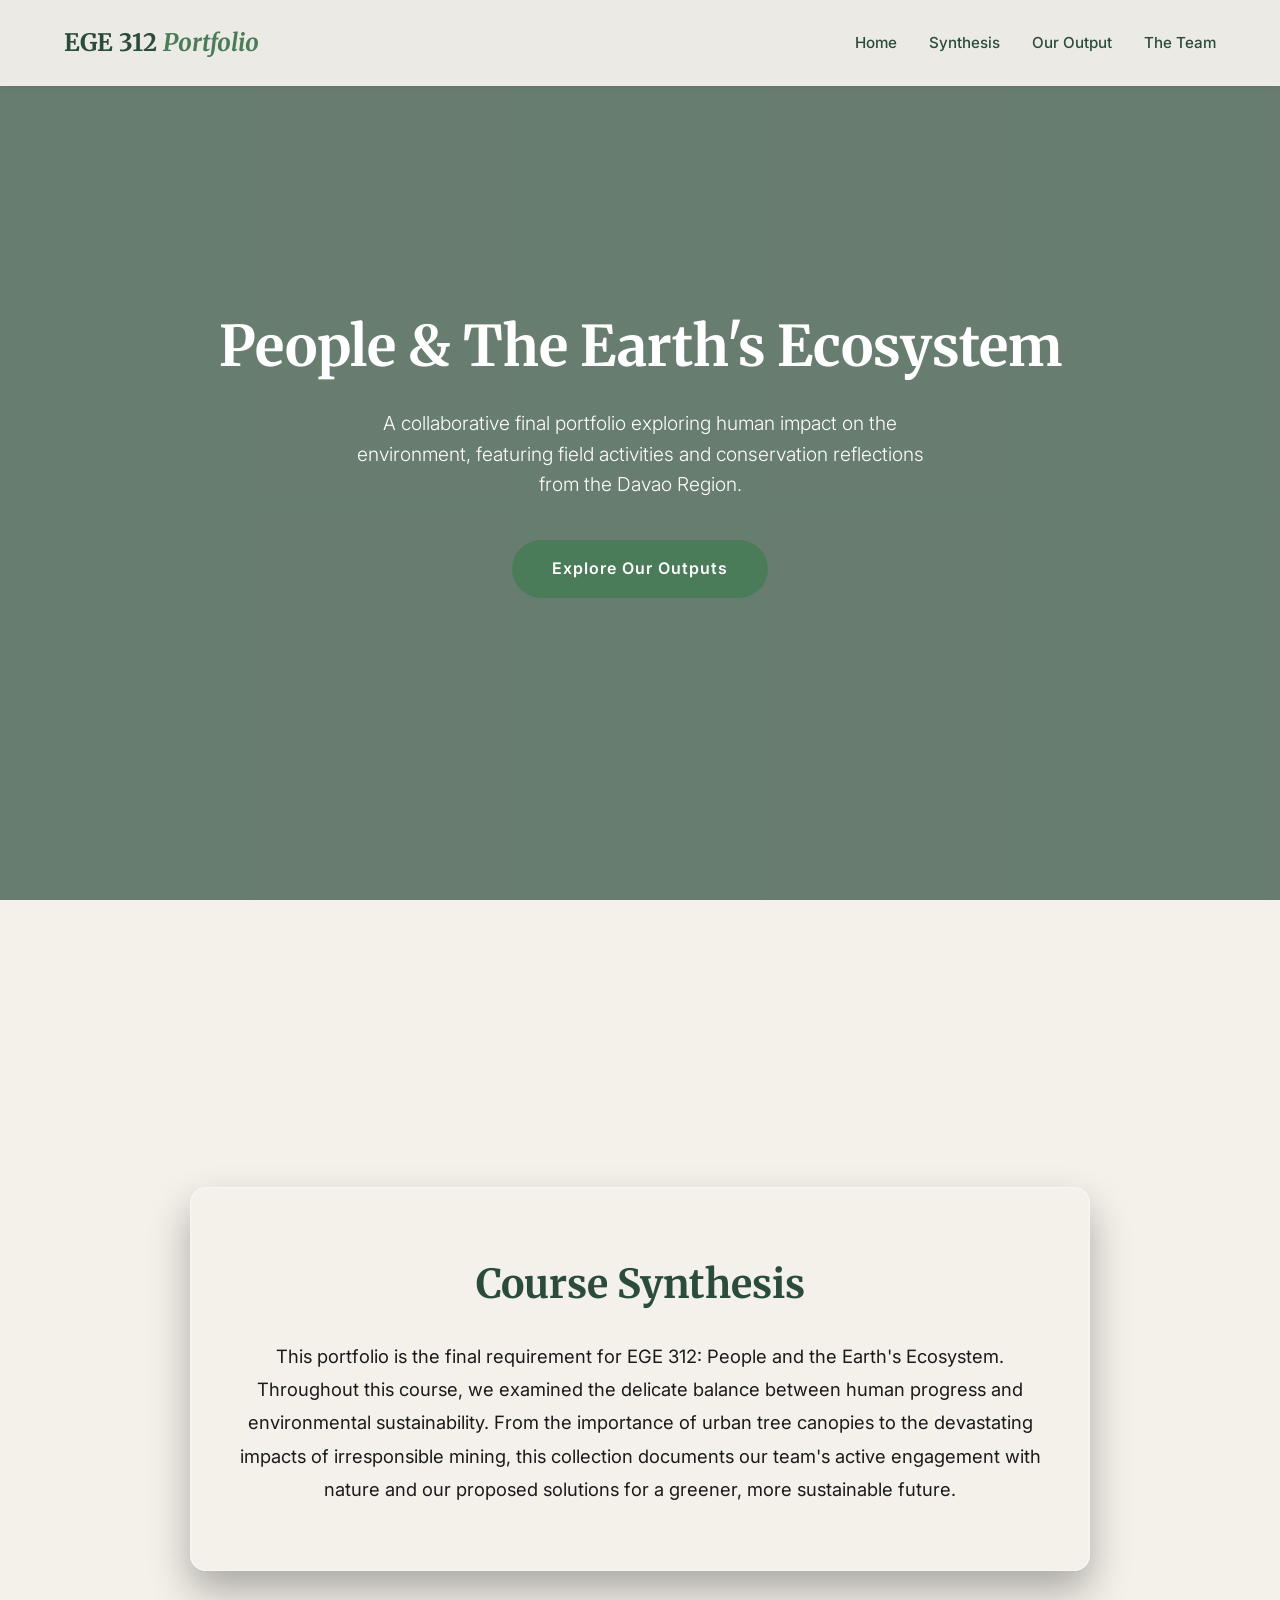
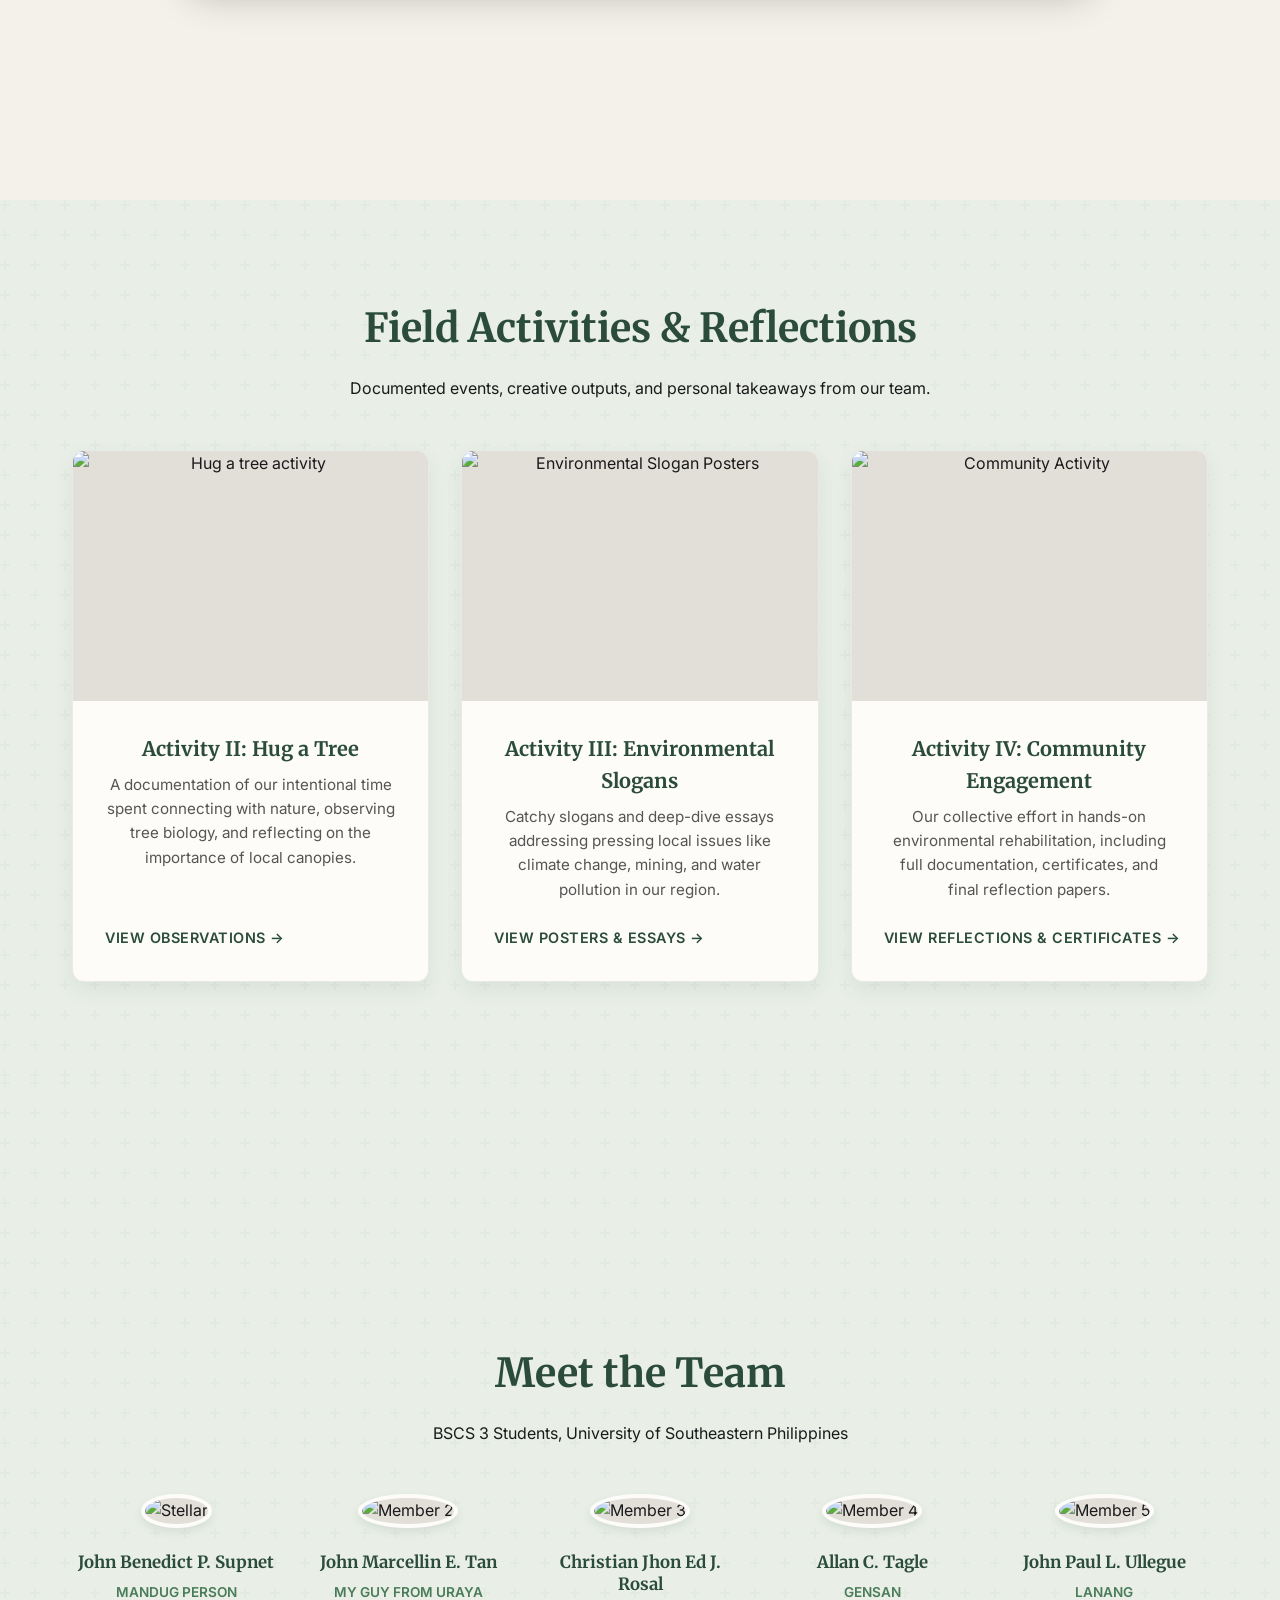
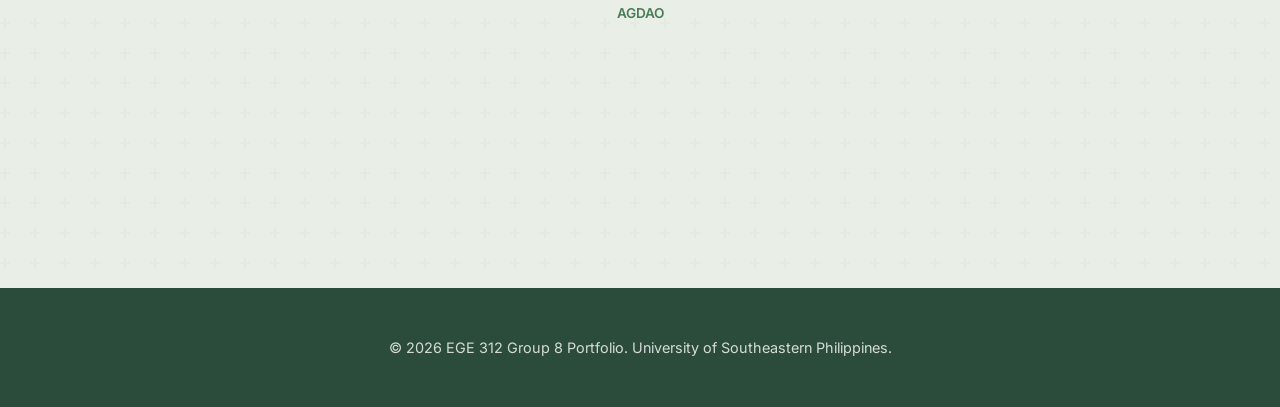
==== commit 72d7d64f: "8" ====
--- a/index.html
+++ b/index.html
@@ -20,12 +20,11 @@
     />
     <meta
       property="og:image"
-      content="https://shopequo.com/cdn/shop/articles/Cover_58fe9aa4-942a-4469-b73f-d0b207249fc6.jpg?v=1711295069&width=1920"
+      content="https://group8portfolio.vercel.app/images/cover.jpg"
     />
     <meta property="og:url" content="https://group8portfolio.vercel.app/" />
     <meta property="og:type" content="website" />
 
-    <!-- TWITTER / X -->
     <meta name="twitter:card" content="summary_large_image" />
     <meta
       name="twitter:title"
@@ -37,7 +36,7 @@
     />
     <meta
       name="twitter:image"
-      content="https://shopequo.com/cdn/shop/articles/Cover_58fe9aa4-942a-4469-b73f-d0b207249fc6.jpg?v=1711295069&width=1920"
+      content="https://group8portfolio.vercel.app/images/cover.jpg"
     />
   </head>
 
@@ -213,7 +212,7 @@
     <footer>
       <div class="footer-content">
         <p>
-          &copy; 2026 EGE 312 Group Portfolio. University of Southeastern
+          &copy; 2026 EGE 312 Group 8 Portfolio. University of Southeastern
           Philippines.
         </p>
       </div>
--- a/css/style.css
+++ b/css/style.css
@@ -528,3 +528,19 @@
 section {
   scroll-margin-top: 10px;
 }
+.essay-text p {
+  text-align: justify;
+  text-justify: inter-word;
+}
+.essay-text h4,
+.essay-text .tree-title {
+  text-align: left;
+  margin-bottom: 1rem;
+}
+.essay-text {
+  text-align: justify;
+  text-justify: inter-word;
+  line-height: 1.9;
+  font-size: 1.05rem;
+  color: var(--text-color);
+}
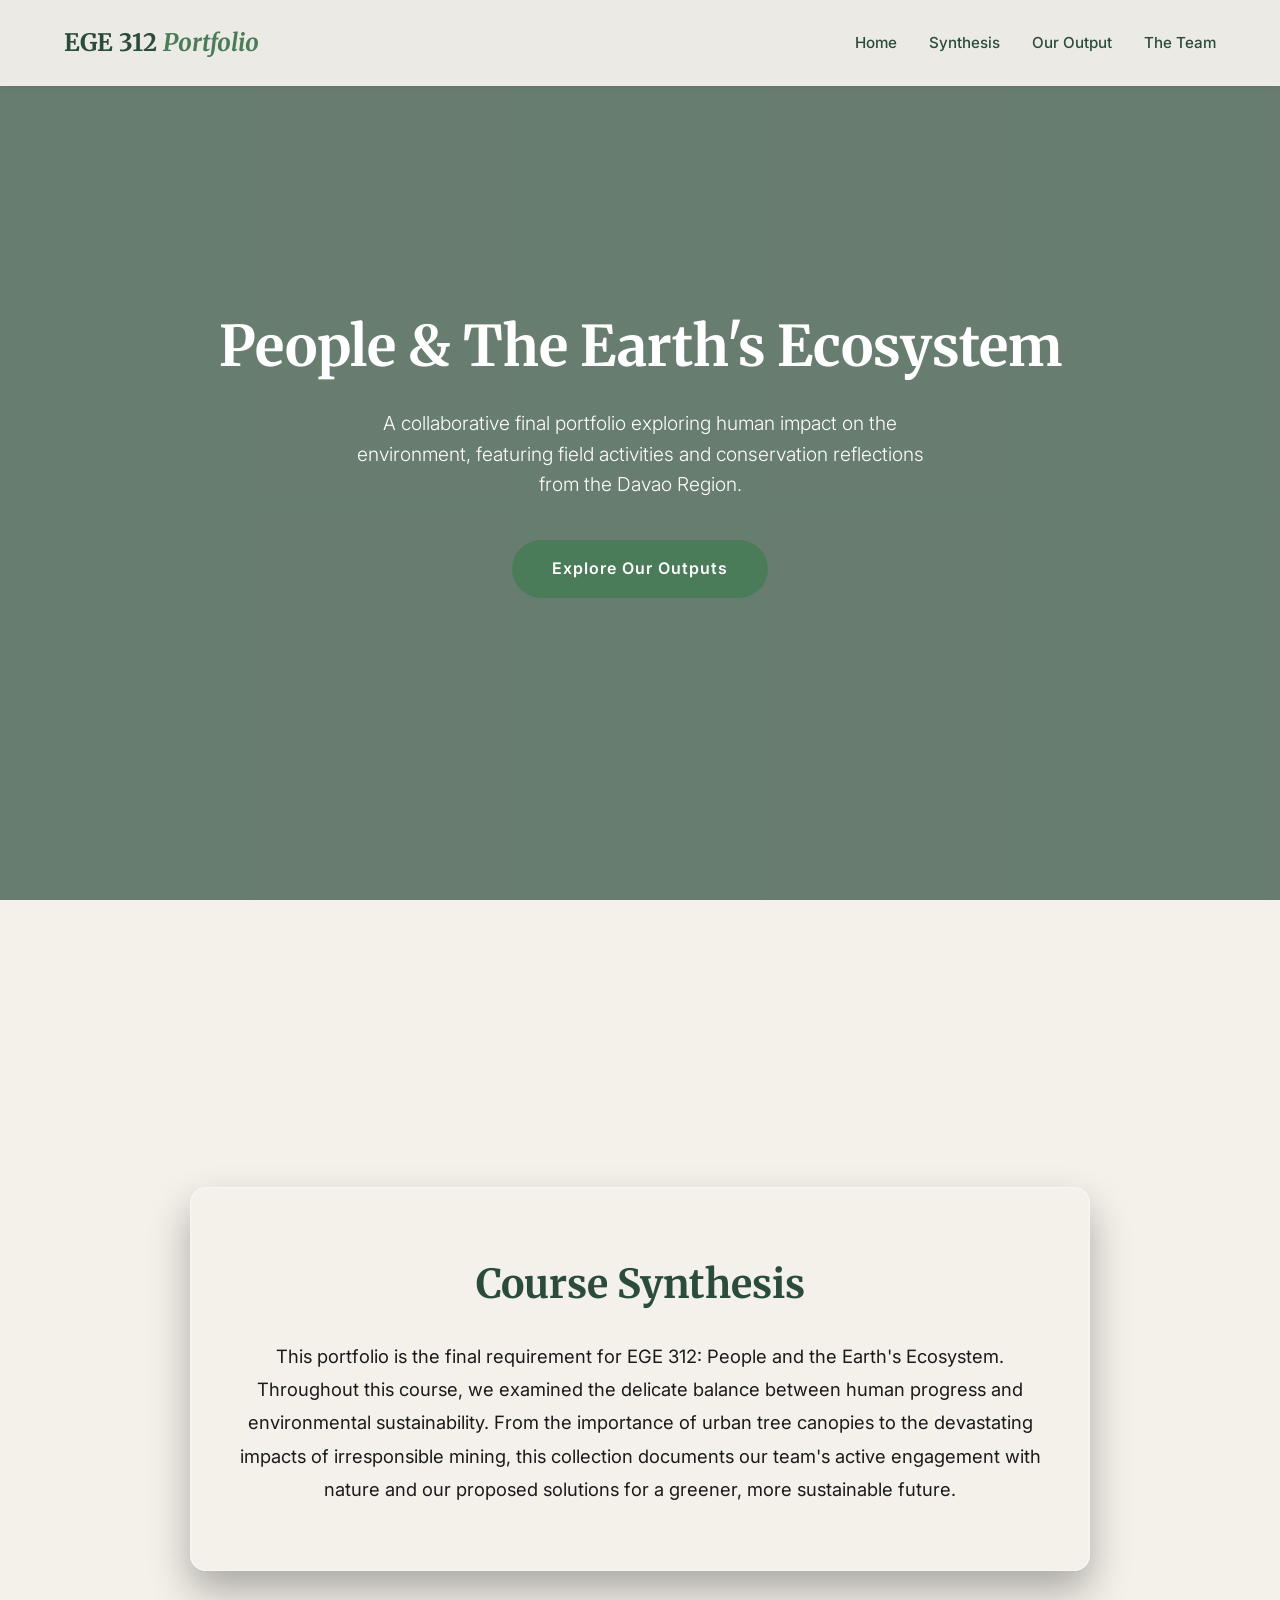
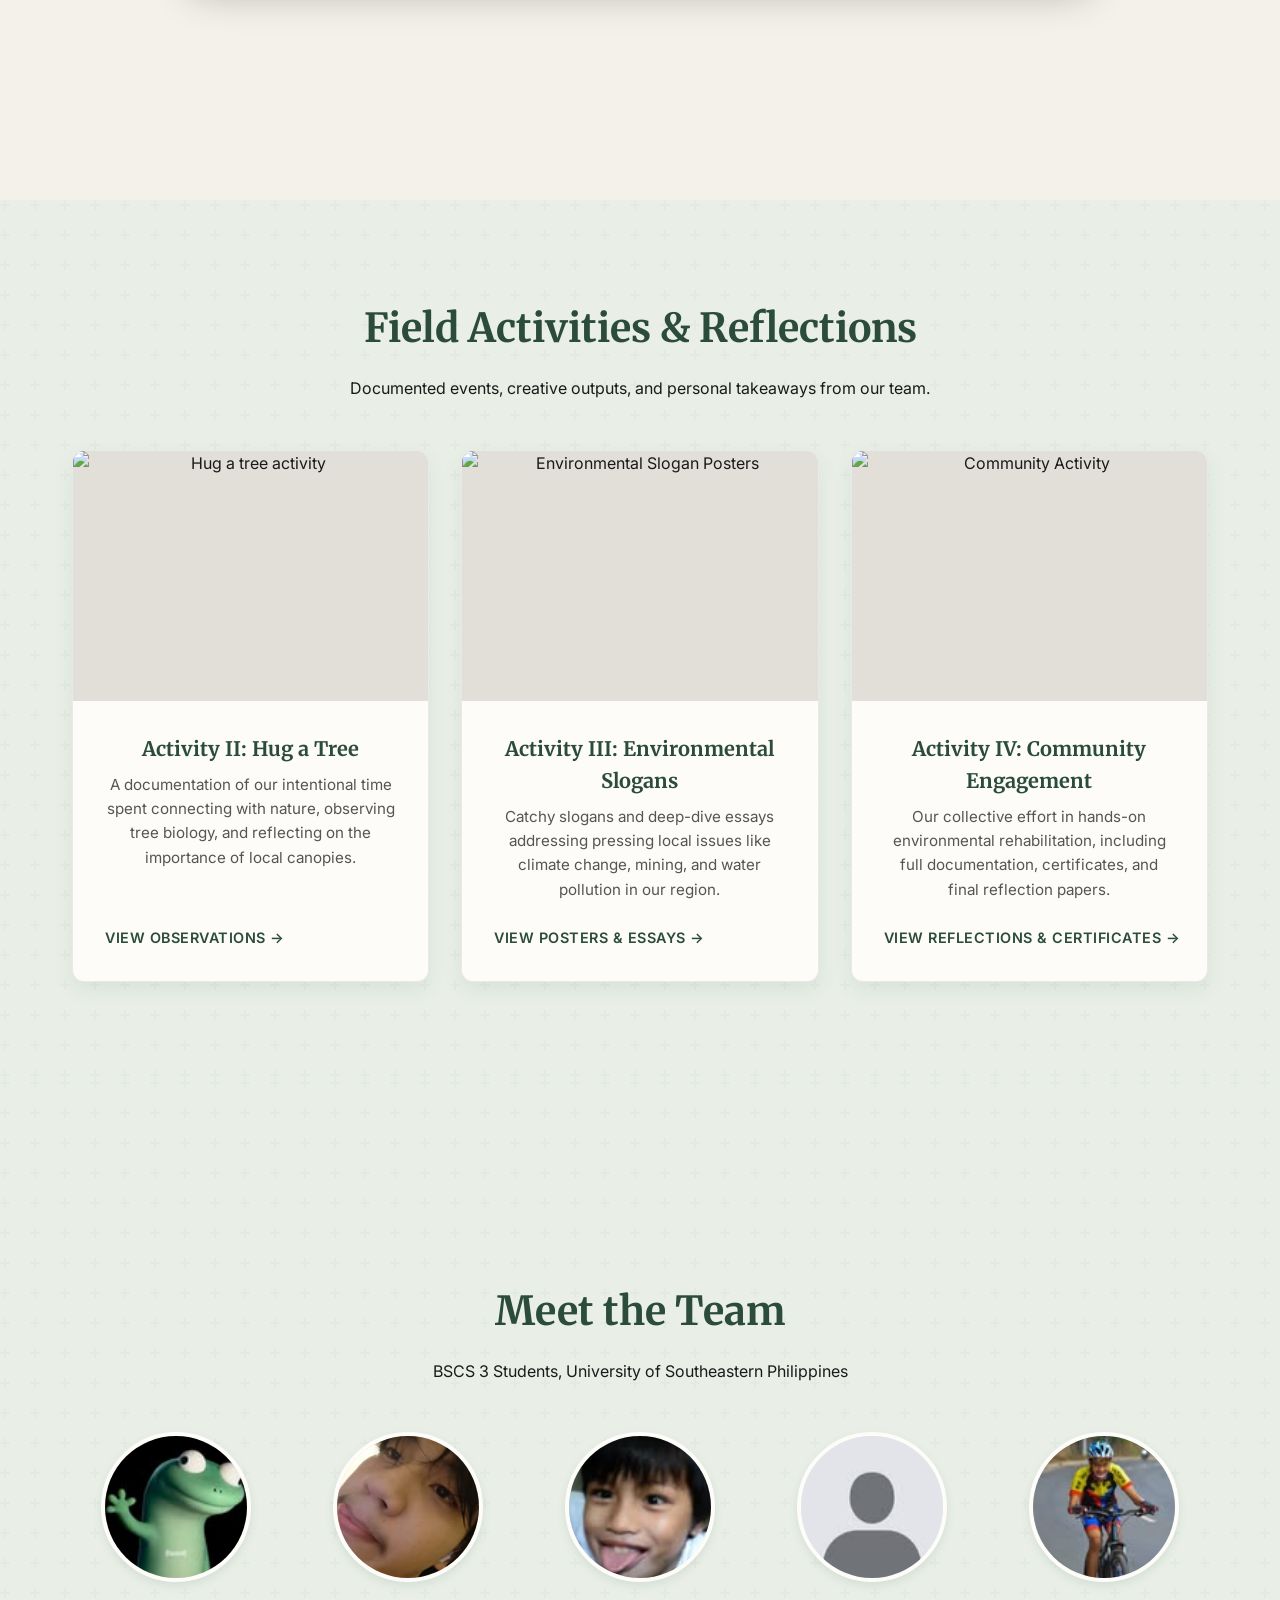
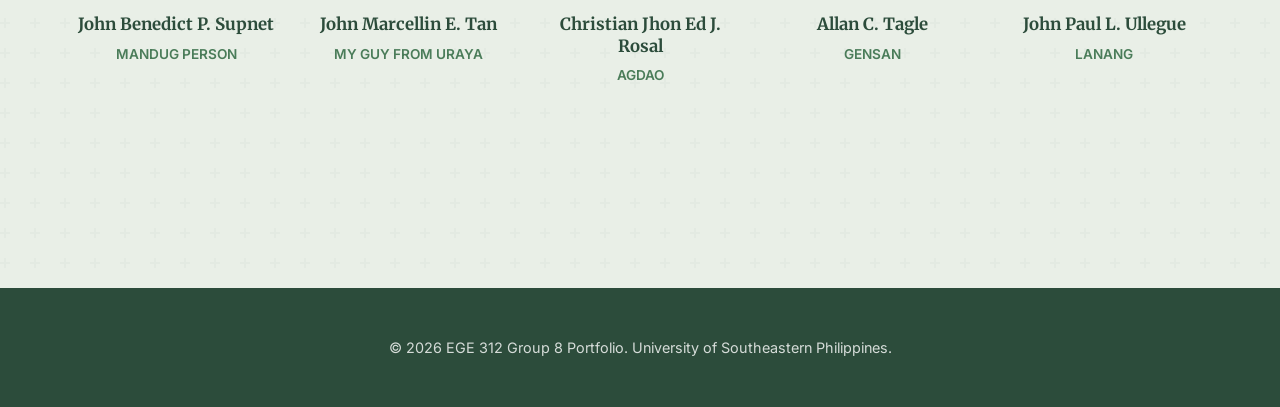
==== commit 08b0df4f: "img" ====
--- a/index.html
+++ b/index.html
@@ -162,46 +162,31 @@
 
         <div class="team-grid">
           <div class="team-member">
-            <img
-              src="https://scontent.fdvo2-2.fna.fbcdn.net/v/t39.30808-1/645595923_3392765664233764_7291063811600116117_n.jpg?stp=dst-jpg_s100x100_tt6&_nc_cat=106&ccb=1-7&_nc_sid=1d2534&_nc_eui2=AeEgIRMMNpLW46q8SjPM0gc2DQ9lBed5adkND2UF53lp2dOM_D7bKUiUhZ6wzLq104ttpl2zpb7hs5VpDcCYG-pt&_nc_ohc=v-n1lvL1BSAQ7kNvwETezXV&_nc_oc=Adp5DsB4_8EJ4qZ706cGyvxDNpf1bpoPw-GikmGfcb3vqVRw-MTeYO674Rrq9hAeBHU&_nc_ad=z-m&_nc_cid=1066&_nc_zt=24&_nc_ht=scontent.fdvo2-2.fna&_nc_gid=FcIlvmdVYHbEbQ3hzLMKuw&_nc_ss=7a22e&oh=00_Af6Hz9vvnUZX95hU5s4FZ3uiGR7SgeHeNAB-QgX5GKO26w&oe=6A04F2F9"
-              alt="Stellar"
-            />
+            <img src="images/stilar.jpg" alt="Stellar" />
             <h5>John Benedict P. Supnet</h5>
             <p class="role">Mandug Person</p>
           </div>
 
           <div class="team-member">
-            <img
-              src="https://scontent.fdvo2-1.fna.fbcdn.net/v/t39.30808-1/682456618_2939109046480619_8730363856769526230_n.jpg?stp=dst-jpg_s200x200_tt6&_nc_cat=109&ccb=1-7&_nc_sid=e99d92&_nc_ohc=IafF0IkRAPcQ7kNvwHMcTBP&_nc_oc=Ado4fDMtmD8hP0dt79UDvDnJyN162spMwMIRwmO1P7C21HtdWSmw3WJ0Xlt3yDUqTjs&_nc_zt=24&_nc_ht=scontent.fdvo2-1.fna&_nc_gid=1wJivsswXWocOiSTv5Kdsg&_nc_ss=7b289&oh=00_Af6A9eejOEni9cRJbnuPTj6nje6M06aL8sEmbfBAWnknnQ&oe=6A04F717"
-              alt="Member 2"
-            />
+            <img src="images/mars.jpg" alt="Member 2" />
             <h5>John Marcellin E. Tan</h5>
             <p class="role">My guy from uraya</p>
           </div>
 
           <div class="team-member">
-            <img
-              src="https://scontent.fdvo2-1.fna.fbcdn.net/v/t39.30808-1/503603602_3234283756727387_7459357566261801926_n.jpg?stp=dst-jpg_s100x100_tt6&_nc_cat=108&ccb=1-7&_nc_sid=1d2534&_nc_eui2=AeFHAbuic2czvCwHidN91u7TppTGYEpjjMemlMZgSmOMx51nkqo05tAN3ipLlpE9Sx9l5lRkGz5Pvhc-BTDjctmR&_nc_ohc=9R8Fv4h4lxEQ7kNvwEW2lR_&_nc_oc=Adr_UBbdt6R5XTCmwL3PBgt4U9WPdITLhAS8RHxsagu3EmD5rD9Kz2jtwf1HmqnZ23E&_nc_ad=z-m&_nc_cid=1066&_nc_zt=24&_nc_ht=scontent.fdvo2-1.fna&_nc_gid=FcIlvmdVYHbEbQ3hzLMKuw&_nc_ss=7a22e&oh=00_Af6-BPI1ee_u9tn545UoRY5fYPqdoqB_Z57uwDtqN2qMPQ&oe=6A04E17B"
-              alt="Member 3"
-            />
+            <img src="images/chan.jpg" alt="Member 3" />
             <h5>Christian Jhon Ed J. Rosal</h5>
             <p class="role">Agdao</p>
           </div>
 
           <div class="team-member">
-            <img
-              src="https://scontent.fdvo2-1.fna.fbcdn.net/v/t39.30808-1/684530721_978707588425890_4561072140154351613_n.jpg?stp=dst-jpg_p100x100_tt6&_nc_cat=104&ccb=1-7&_nc_sid=e99d92&_nc_eui2=AeF6zytPi0jE1yPonr6X8aSn-xM9ROeP3M_7Ez1E54_cz8DvQxk-vpBSssIofR0N_U-eSbi6PJEPglQY8oasuXQG&_nc_ohc=mnFgmsRTNwAQ7kNvwFeGr16&_nc_oc=Adq-Geace98d-iGoz_addMdYU35Hvxy5ndtd-uTrizb8rYaVq-O0AXAysFkMXzJtVL4&_nc_ad=z-m&_nc_cid=1066&_nc_zt=24&_nc_ht=scontent.fdvo2-1.fna&_nc_gid=9SBxiz3l0ro03bnNBAIQmg&_nc_ss=7a22e&oh=00_Af6ELDIAlM0g-uEiC1uuqKLhzfeaPPjExdpHee4EH4yciA&oe=6A04EADF"
-              alt="Member 4"
-            />
+            <img src="images/allan.jpg" alt="Member 4" />
             <h5>Allan C. Tagle</h5>
             <p class="role">Gensan</p>
           </div>
 
           <div class="team-member">
-            <img
-              src="https://scontent.fdvo2-2.fna.fbcdn.net/v/t39.30808-1/215314843_2868720123389409_6230690843580926393_n.jpg?stp=dst-jpg_p100x100_tt6&_nc_cat=107&ccb=1-7&_nc_sid=e99d92&_nc_eui2=AeHD7XRn6bsA_2FJp6JeljZa_b3ckWsljQj9vdyRayWNCIKTBEJRz40N7rbwjRQ8IuSkgcuEU1jaqGvczb6CvgLO&_nc_ohc=LVnrO-CFltoQ7kNvwHtyvoM&_nc_oc=AdoonCHi_NLbS23QycZSRl05M8WFT6JWqES5ljOCvXRlC9muFC8ElDS59nYXA2zwHVE&_nc_ad=z-m&_nc_cid=1066&_nc_zt=24&_nc_ht=scontent.fdvo2-2.fna&_nc_gid=FcIlvmdVYHbEbQ3hzLMKuw&_nc_ss=7a22e&oh=00_Af4rbnK5TKYgtFK1KdKXuWMl-JlcI0rer_ssd85bW9zM3g&oe=6A04E7F0"
-              alt="Member 5"
-            />
+            <img src="images/jp.jpg" alt="Member 5" />
             <h5>John Paul L. Ullegue</h5>
             <p class="role">Lanang</p>
           </div>
